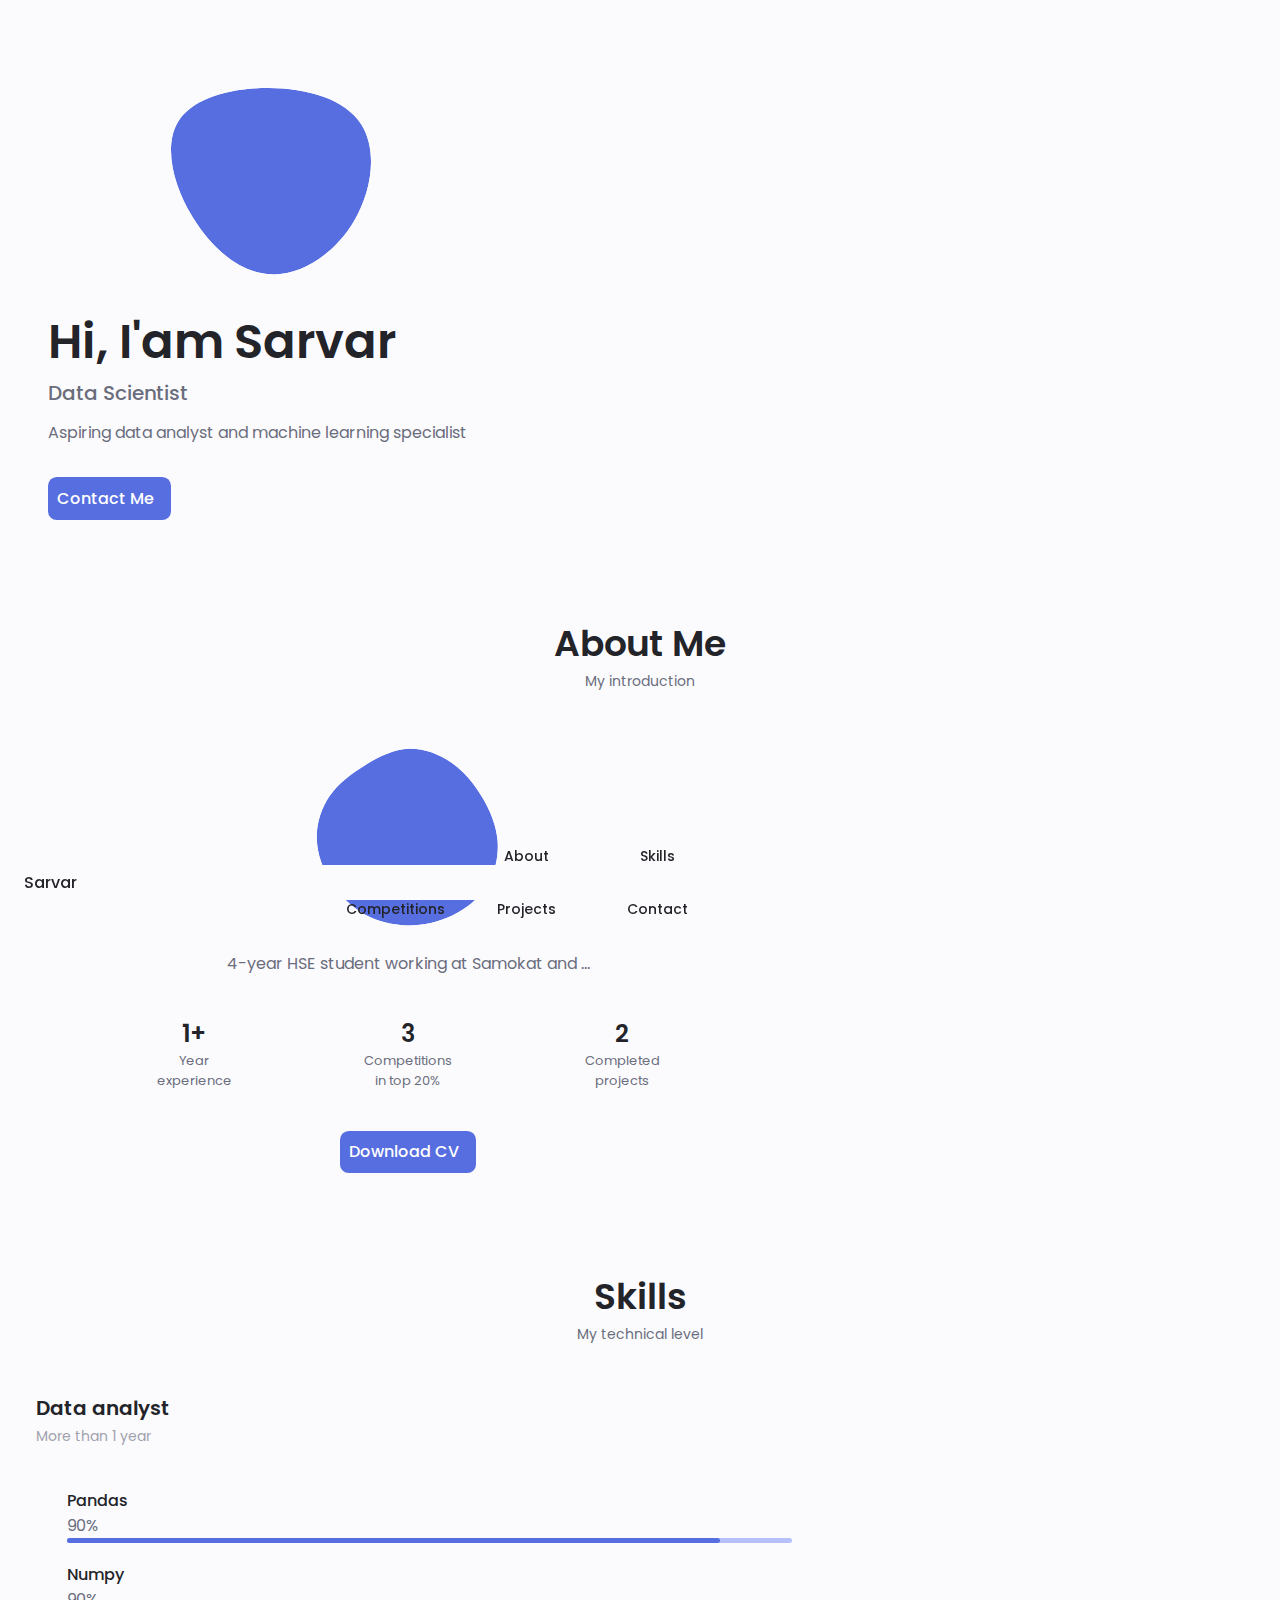
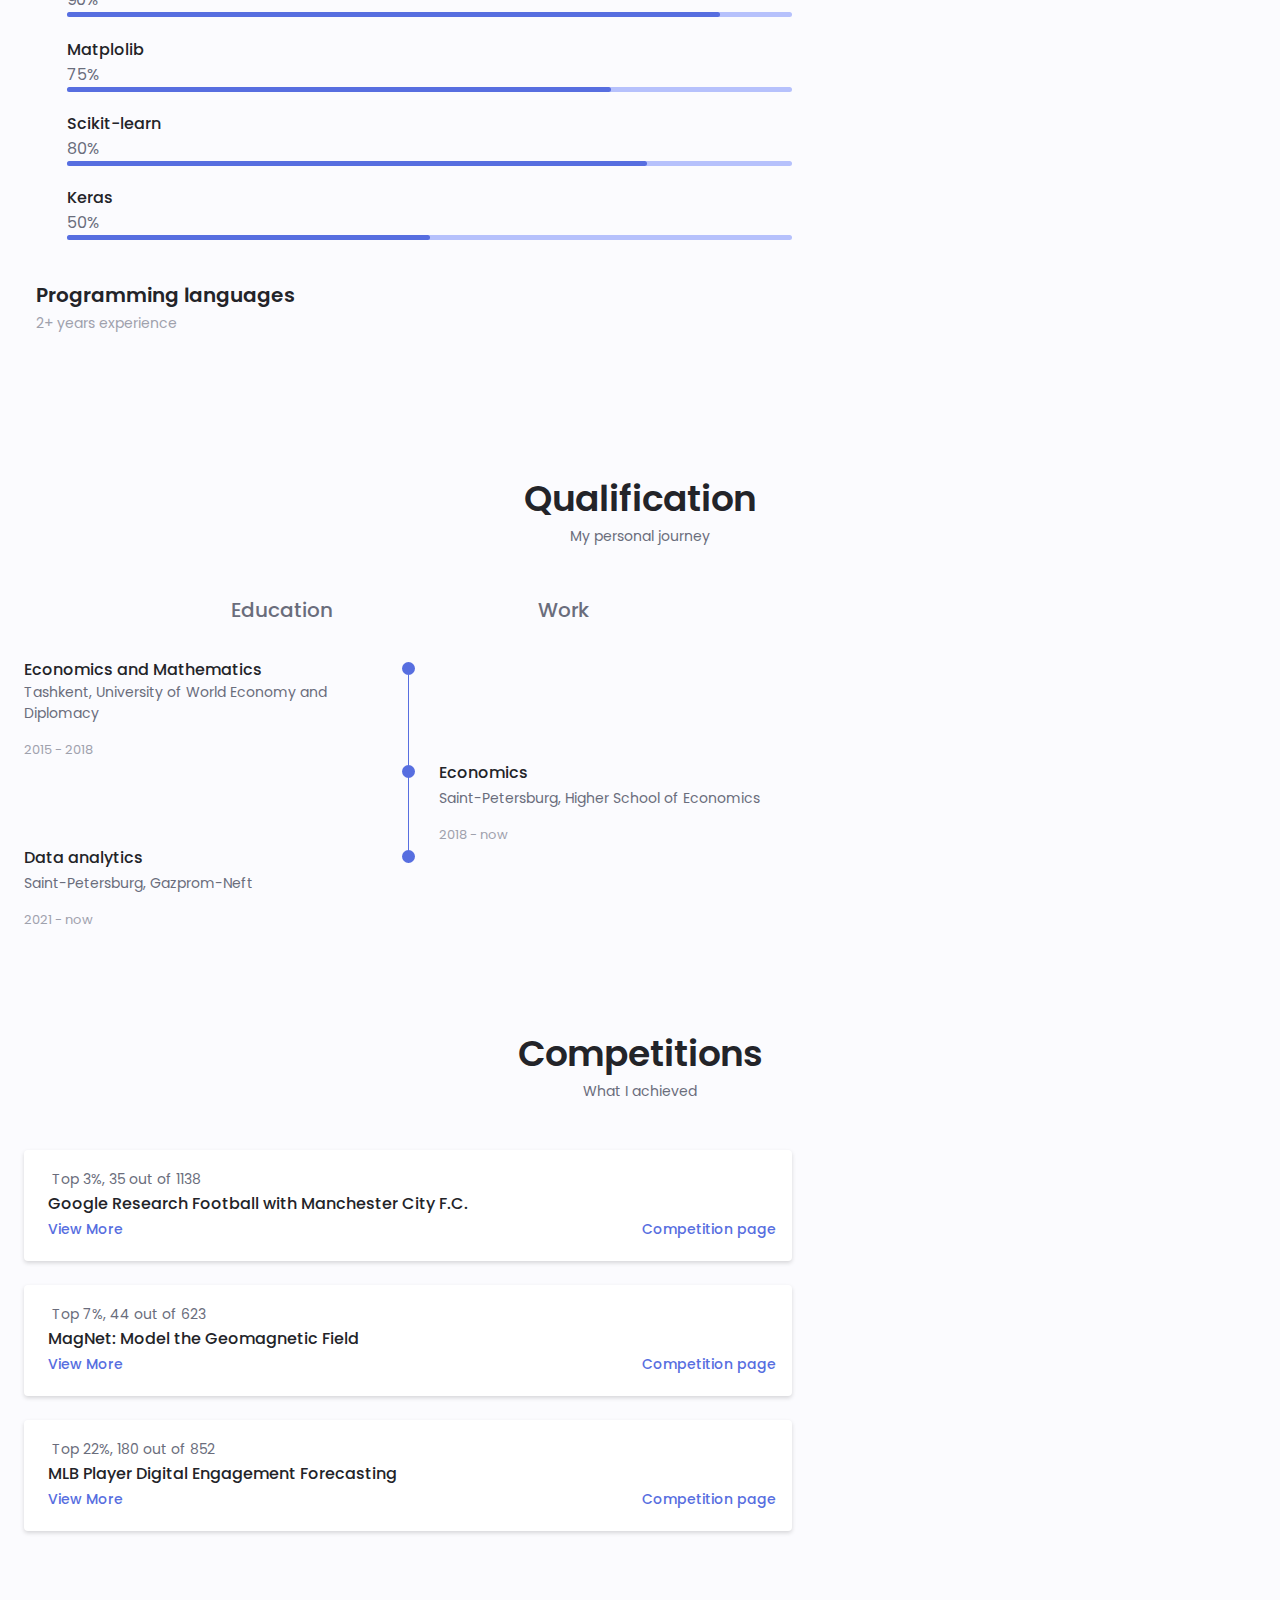
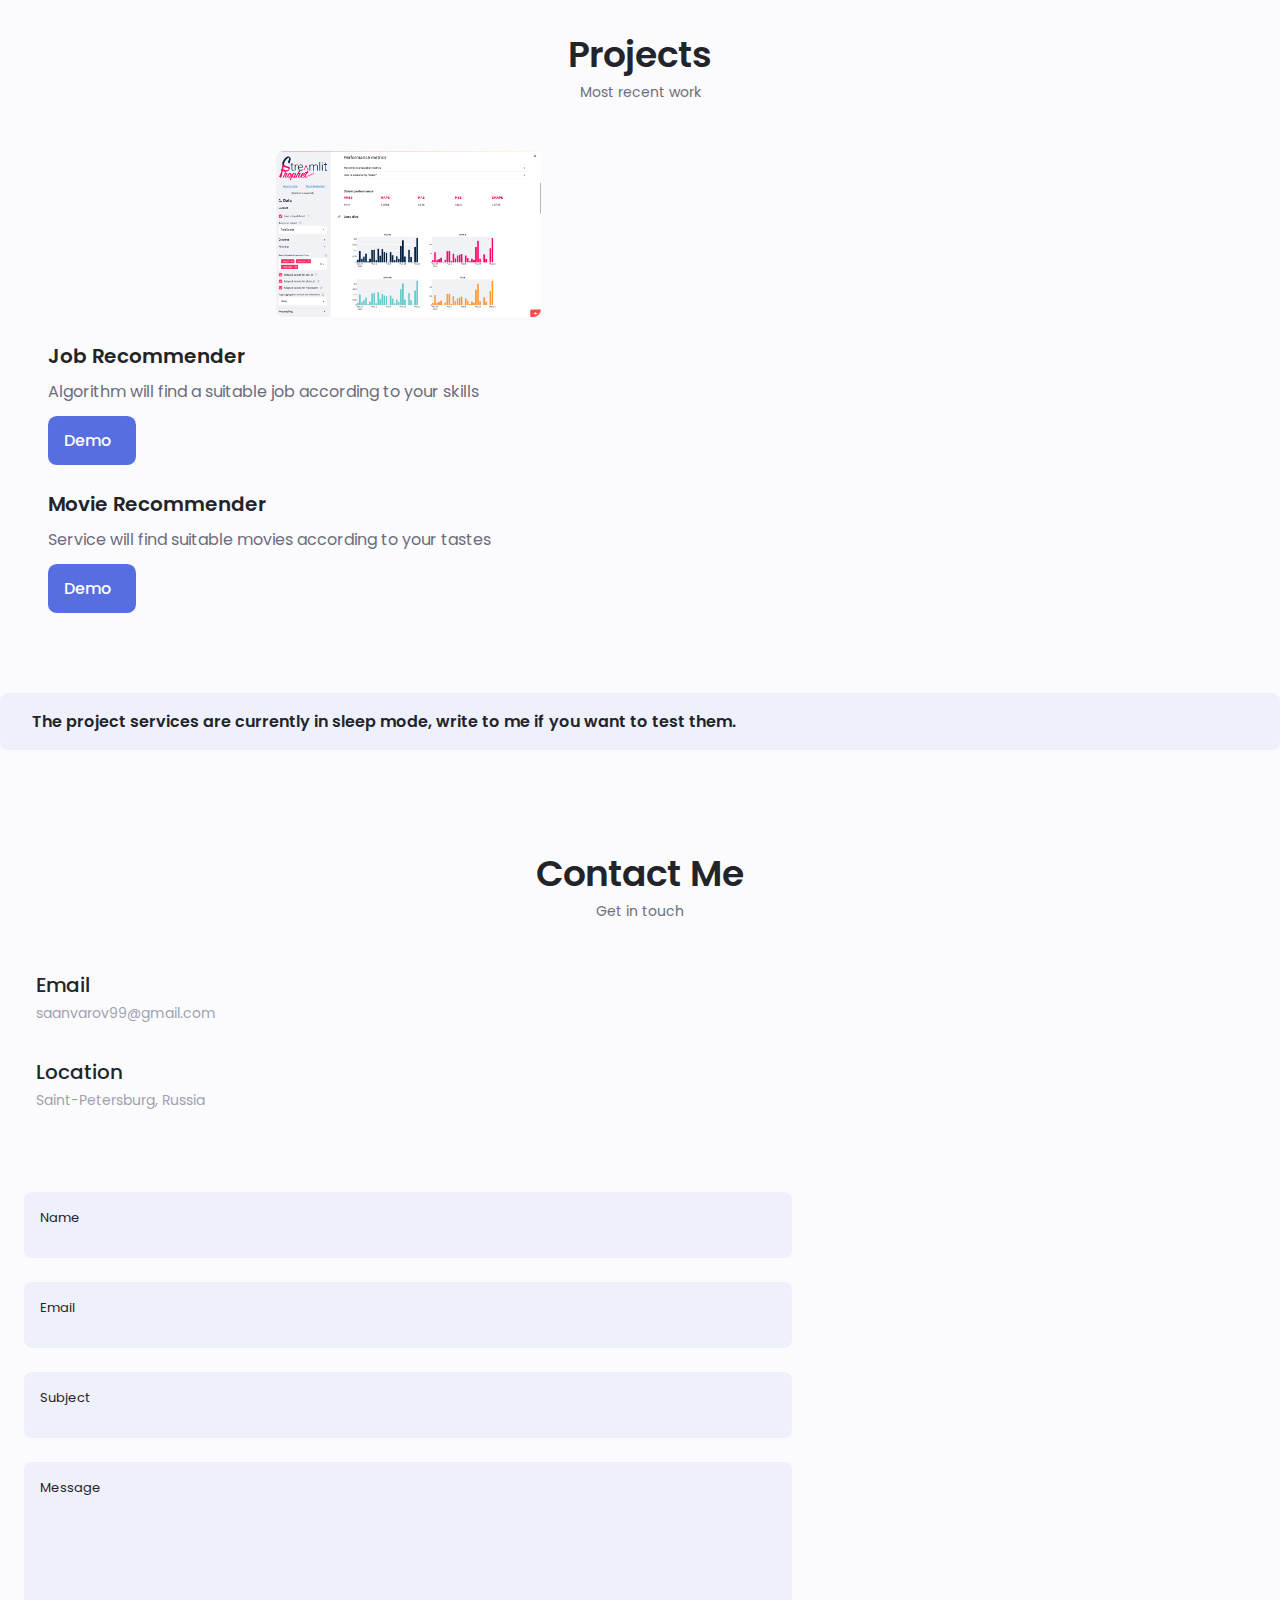
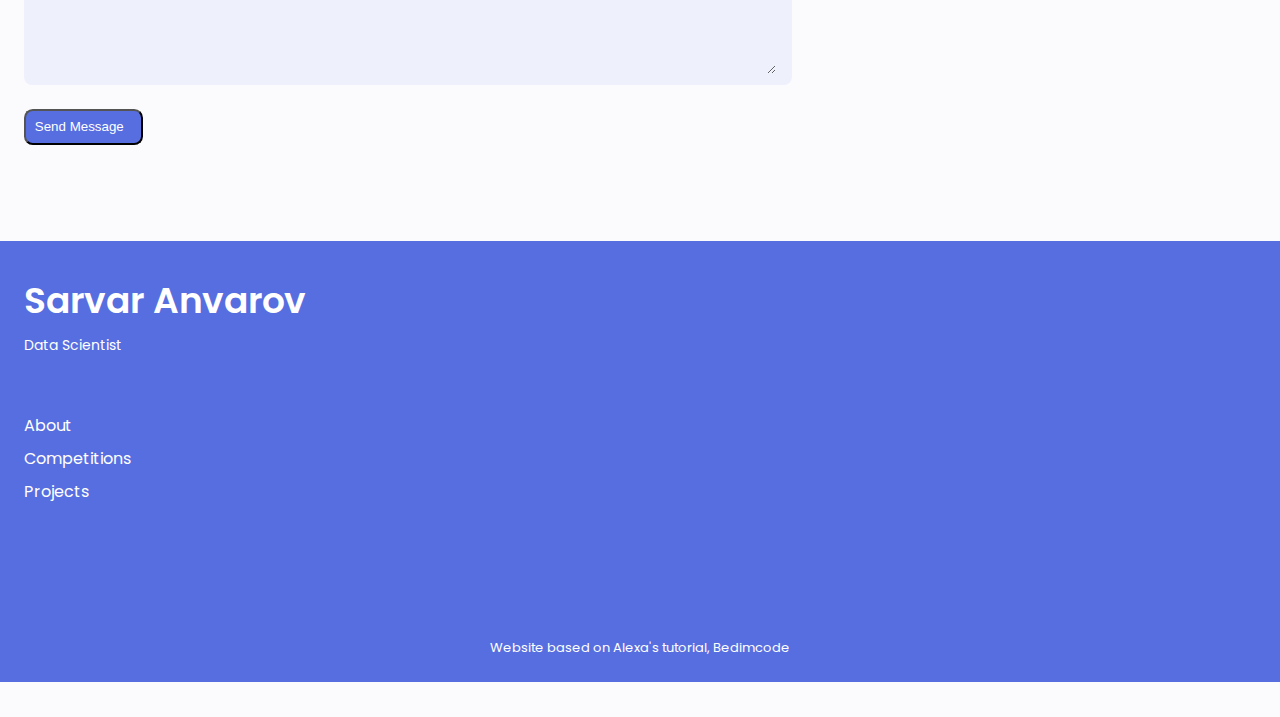
==== index.html @ 3185a267 "Update" ====
<!DOCTYPE html>
    <html lang="en">
    <head>
        <meta charset="UTF-8">
        <meta name="viewport" content="width=device-width, initial-scale=1.0">

        <!--==================== UNICONS ====================-->
        <link rel="stylesheet" href="https://unicons.iconscout.com/release/v4.0.0/css/line.css">

        <!--==================== SWIPER CSS ====================-->
        <link rel="stylesheet" href="assets/css/swiper-bundle.min.css">
        
        <!--==================== CSS ====================-->
        <link rel="stylesheet" href="assets/css/styles.css">

        <title>Responsive Portfolio Website</title>
    </head>
    <body>
        <!--==================== HEADER ====================-->
        <header class="header" id="header">
            <nav class="nav container">
                <a href="#" class="nav__logo">Sarvar</a>

                <div class="nav__menu" id="nav-menu">
                    <ul class="nav__list grid">
                        <li class="nav__item">
                            <a href="#home" class="nav__link active-link">
                                <i class="uil uil-estate nav__icon"></i> Home
                            </a>
                        </li>
                        
                        <li class="nav__item">
                            <a href="#about" class="nav__link">
                                <i class="uil uil-user nav__icon"></i> About
                            </a>
                        </li>
                        
                        <li class="nav__item">
                            <a href="#skills" class="nav__link">
                                <i class="uil uil-file-alt nav__icon"></i> Skills 
                            </a>
                        </li>
                        
                        <li class="nav__item">
                            <a href="#competitions" class="nav__link">
                                <i class="uil uil-trophy nav__icon"></i> Competitions
                            </a>
                        </li>
                        
                        <li class="nav__item">
                            <a href="#projects" class="nav__link">
                                <i class="uil uil-suitcase-alt nav__icon"></i> Projects
                            </a>
                        </li>

                        <li class="nav__item">
                            <a href="#contact" class="nav__link">
                                <i class="uil uil-message nav__icon"></i> Contact
                            </a>
                        </li>
                    </ul>
                    <i class="uil uil-times nav__close" id="nav-close"></i>
                </div>

                <div class="nav__btns">
                    <i class="uil uil-moon change-theme" id="theme-button"></i>

                    <div class="nav__toggle" id="nav-toggle">
                        <i class="uil uil-apps"></i>
                    </div>
                </div>
            </nav>
        </header>

        <!--==================== MAIN ====================-->
        <main class="main">
            <!--==================== HOME ====================-->
            <section class="home section" id="home">
                <div class="home__container container grid">
                    <div class="home__content container grid">
                        <div class="home__social">
                            <a href="https://www.linkedin.com/in/sarvar-anvarov-1b808b193/" target="_blank" class="home__social-icon">
                                <i class="uil uil-linkedin"></i>
                            </a>

                            <a href="https://github.com/Sarvar-Anvarov" target="_blank" class="home__social-icon">
                                <i class="uil uil-github"></i>
                            </a>

                            <a href="https://vk.com/anvsar" target="_blank" class="home__social-icon">
                                <i class="uil uil-vk"></i>
                            </a>
                        </div>

                        <div class="home__img">
                            <svg class="home__blob" viewBox="0 0 200 187" xmlns="http://www.w3.org/2000/svg" xmlns:xlink="http://www.w3.org/1999/xlink">
                                <mask id="mask0" mask-type="alpha">
                                    <path d="M190.312 36.4879C206.582 62.1187 201.309 102.826 182.328 134.186C163.346 165.547 
                                    130.807 187.559 100.226 186.353C69.6454 185.297 41.0228 161.023 21.7403 129.362C2.45775 
                                    97.8511 -7.48481 59.1033 6.67581 34.5279C20.9871 10.1032 59.7028 -0.149132 97.9666 
                                    0.00163737C136.23 0.303176 174.193 10.857 190.312 36.4879Z"/>
                                </mask>
                                <g mask="url(#mask0)">
                                    <path d="M190.312 36.4879C206.582 62.1187 201.309 102.826 182.328 134.186C163.346 
                                    165.547 130.807 187.559 100.226 186.353C69.6454 185.297 41.0228 161.023 21.7403 
                                    129.362C2.45775 97.8511 -7.48481 59.1033 6.67581 34.5279C20.9871 10.1032 59.7028 
                                    -0.149132 97.9666 0.00163737C136.23 0.303176 174.193 10.857 190.312 36.4879Z"/>
                                    <image class="home__blob-img" x='8' y='0' href="assets/img/avatar.png"/>
                                </g>
                            </svg>                            
                        </div>

                        <div class="home__data">
                            <h1 class="home__title">Hi, I'am Sarvar</h1>
                            <h3 class="home__subtitle">Data Scientist</h3>
                            <p class="home__description">Aspiring data analyst and machine learning specialist</p>
                            <a href="#contact" class="button button--flex">
                                Contact Me <i class="uil uil-envelope-alt button__icon"></i>
                            </a>
                        </div>
                    </div>

                    <div class="home__scroll">
                        <a href="#about" class="home__scroll-button button--flex">
                            <!-- <i class="uil uil-mouse-alt home__scroll-mouse"></i> -->
                            <span class="home__scroll-name">Scroll down</span>
                            <i class="uil uil-arrow-down home__scroll-arrow"></i>
                        </a>
                    </div>
                </div>
            </section>

            <!--==================== ABOUT ====================-->
            <section class="about section" id="about">
                <h2 class="section__title">About Me</h2>
                <span class="section__subtitle">My introduction</span>
                
                <div class="about__container container grid">
                    <svg class="about__blob" viewBox="0 0 200 187" xmlns="http://www.w3.org/2000/svg" xmlns:xlink="http://www.w3.org/1999/xlink">
                        <mask id="mask1" mask-type="alpha">
                            <path d="M43.6,-77.2C56.3,-68.2,66.2,-56.1,74.2,-42.7C82.2,-29.3,88.3,-14.7,89.6,0.7C90.8,16.1,87.3,32.2,
                            79.1,45.4C71,58.5,58.2,68.7,44.3,75.4C30.3,82.1,15.2,85.5,0.1,85.4C-15.1,85.2,-30.1,81.7,-43.2,74.5C-56.3,
                            67.3,-67.5,56.3,-76.1,43.3C-84.6,30.3,-90.6,15.1,-91.2,-0.3C-91.8,-15.8,-87,-31.6,-78.2,-44.3C-69.4,-56.9,
                            -56.6,-66.4,-42.9,-74.8C-29.2,-83.2,-14.6,-90.5,0.4,-91.2C15.5,-91.9,30.9,-86.1,43.6,-77.2Z"
                            transform="translate(100 100)"/>
                        </mask>
                        <g mask="url(#mask1)">
                            <path d="M43.6,-77.2C56.3,-68.2,66.2,-56.1,74.2,-42.7C82.2,-29.3,88.3,-14.7,89.6,0.7C90.8,16.1,87.3,32.2,
                            79.1,45.4C71,58.5,58.2,68.7,44.3,75.4C30.3,82.1,15.2,85.5,0.1,85.4C-15.1,85.2,-30.1,81.7,-43.2,74.5C-56.3,
                            67.3,-67.5,56.3,-76.1,43.3C-84.6,30.3,-90.6,15.1,-91.2,-0.3C-91.8,-15.8,-87,-31.6,-78.2,-44.3C-69.4,-56.9,
                            -56.6,-66.4,-42.9,-74.8C-29.2,-83.2,-14.6,-90.5,0.4,-91.2C15.5,-91.9,30.9,-86.1,43.6,-77.2Z"
                            transform="translate(100 100)"/>
                            <image class="about__blob-img" x='16' y='8' href="assets/img/about_me.png"/>
                        </g>
                    </svg> 

                    <div class="about__data">
                        <p class="about__description">4-year HSE student working at Samokat and ...</p>

                        <div class="about__info">
                            <div>
                                <span class="about__info-title">1+</span>
                                <span class="about__info-name">Year <br> experience</span>
                            </div>

                            <div>
                                <span class="about__info-title">3</span>
                                <span class="about__info-name">Competitions <br> in top 20%</span>
                            </div>

                            <div>
                                <span class="about__info-title">2</span>
                                <span class="about__info-name">Completed <br> projects</span>
                            </div>
                        </div>

                        <div class="about__buttons">
                            <a download="" href="assets/pdf/resume_ru.pdf" class="button button-flex">
                                Download CV <i class="uil uil-download-alt button__icon"></i>
                            </a>
                        </div>
                    </div>

                </div>
            </section>

            <!--==================== SKILLS ====================-->
            <section class="skills section" id="skills">
                <h2 class="section__title">Skills</h2>
                <span class="section__subtitle">My technical level</span>

                <div class="skills__container container grid">
                    <div>
                        <!--==================== SKILLS 1 ====================-->
                        <div class="skills__content skills__open">
                            <div class="skills__header">
                                <i class="uil uil-analytics skills__icon"></i>

                                <div>
                                    <h1 class="skills__title">Data analyst</h1>
                                    <span class="skills__subtitle">More than 1 year</span>
                                </div>

                                <i class="uil uil-angle-down skills__arrow"></i>
                            </div>

                            <div class="skills__list grid">
                                <div class="skills__data">
                                    <div class="skills__titles">
                                        <h3 class="skills__name">Pandas</h3>
                                        <span class="skills__number">90%</span>
                                    </div>
                                    <div class="skills__bar">
                                        <span class="skills__percentage skills__pandas"></span>
                                    </div>
                                </div>

                                <div class="skills__data">
                                    <div class="skills__titlse">
                                        <h3 class="skills__name">Numpy</h3>
                                        <span class="skills__number">90%</span>
                                    </div>
                                    <div class="skills__bar">
                                        <span class="skills__percentage skills__numpy"></span>
                                    </div>
                                </div>

                                <div class="skills__data">
                                    <div class="skills__titles">
                                        <h3 class="skills__name">Matplolib</h3>
                                        <span class="skills__number">75%</span>
                                    </div>
                                    <div class="skills__bar">
                                        <span class="skills__percentage skills__matplotlib"></span>
                                    </div>
                                </div>

                                <div class="skills__data">
                                    <div class="skills__titles">
                                        <h3 class="skills__name">Scikit-learn</h3>
                                        <span class="skills__number">80%</span>
                                    </div>
                                    <div class="skills__bar">
                                        <span class="skills__percentage skills__sklearn"></span>
                                    </div>
                                </div>

                                <div class="skills__data">
                                    <div class="skills__titles">
                                        <h3 class="skills__name">Keras</h3>
                                        <span class="skills__number">50%</span>
                                    </div>
                                    <div class="skills__bar">
                                        <span class="skills__percentage skills__keras"></span>
                                    </div>
                                </div>
                            </div>
                        </div>

                        <!--==================== SKILLS 2 ====================-->
                        <div class="skills__content skills__close">
                            <div class="skills__header">
                                <i class="uil uil-java-script skills__icon"></i>

                                <div>
                                    <h1 class="skills__title">Programming languages</h1>
                                    <span class="skills__subtitle">2+ years experience</span>
                                </div>

                                <i class="uil uil-angle-down skills__arrow"></i>
                            </div>

                            <div class="skills__list grid">
                                <div class="skills__data">
                                    <div class="skills__titles">
                                        <h3 class="skills__name">Python</h3>
                                        <span class="skills__number">80%</span>
                                    </div>
                                    <div class="skills__bar">
                                        <span class="skills__percentage skills__python"></span>
                                    </div>
                                </div>

                                <div class="skills__data">
                                    <div class="skills__titles">
                                        <h3 class="skills__name">R</h3>
                                        <span class="skills__number">65%</span>
                                    </div>
                                    <div class="skills__bar">
                                        <span class="skills__percentage skills__r"></span>
                                    </div>
                                </div>

                                <div class="skills__data">
                                    <div class="skills__titles">
                                        <h3 class="skills__name">SQL</h3>
                                        <span class="skills__number">65%</span>
                                    </div>
                                    <div class="skills__bar">
                                        <span class="skills__percentage skills__sql"></span>
                                    </div>
                                </div>
                            </div>
                        </div>
                    </div>
                </div>
            </section>

            <!--==================== QUALIFICATION ====================-->
            <section class="qualification section">
                <h2 class="section__title">Qualification</h2>
                <span class="section__subtitle">My personal journey</span>

                <div class="qualifiction__container container">
                    <div class="qualification__tabs">
                        <div class="qualification__button button--flex qualification__active" data-target='#education'>
                            <i class="uil uil-graduation-cap qualification__icon"></i>
                            Education
                        </div>

                        <div class="qualification__button button--flex" data-target='#work'>
                            <i class="uil uil-briefcase-alt qualification__icon"></i>
                            Work
                        </div>
                    </div>

                    <div class="qualification__sections">
                        <!--==================== QUALIFICATION CONTENT 1 ====================-->
                        <div class="qualification__content qualification__active" data-content id="education">
                            <!--==================== QUALIFICATION 1 ====================-->
                            <div class="qualification__data">
                                <div>
                                    <h3 class="qualification__title">Economics and Mathematics</h3>
                                    <span class="qualification__subtitle">Tashkent, University of World Economy and Diplomacy</span>
                                    <div class="qualification__calendar">
                                        <i class="uil uil-schedule"></i>
                                        2015 - 2018
                                    </div>
                                </div>

                                <div>
                                    <span class="qualification__rounder"></span>
                                    <span class="qualification__line"></span>
                                </div>
                            </div>

                            <!--==================== QUALIFICATION 2 ====================-->
                            <div class="qualification__data">
                                <div></div>

                                <div>
                                    <span class="qualification__rounder"></span>
                                    <span class="qualification__line"></span>
                                </div>

                                <div>
                                    <h3 class="qualification__title">Economics</h3>
                                    <span class="qualification__subtitle">Saint-Petersburg, Higher School of Economics</span>
                                    <div class="qualification__calendar">
                                        <i class="uil uil-schedule"></i>
                                        2018 - now
                                    </div>
                                </div>
                            </div>

                            <!--==================== QUALIFICATION 3 ====================-->
                            <div class="qualification__data">
                                <div>
                                    <h3 class="qualification__title">Data analytics</h3>
                                    <span class="qualification__subtitle">Saint-Petersburg, Gazprom-Neft</span>
                                    <div class="qualification__calendar">
                                        <i class="uil uil-schedule"></i>
                                        2021 - now
                                    </div>
                                </div>

                                <div>
                                    <span class="qualification__rounder"></span>
                                    <!-- <span class="qualification__line"></span> -->
                                </div>
                            </div>
                        </div>

                        <!--==================== QUALIFICATION CONTENT 2 ====================-->
                        <div class="qualification__content" data-content id="work">
                            <!--==================== QUALIFICATION 1 ====================-->
                            <div class="qualification__data">
                                <div>
                                    <h3 class="qualification__title">Data Scientist</h3>
                                    <span class="qualification__subtitle">Samokat, Saint-Petersburg</span>
                                    <div class="qualification__calendar">
                                        <i class="uil uil-schedule"></i>
                                        2021 - now
                                    </div>
                                </div>

                                <div>
                                    <span class="qualification__rounder"></span>
                                    <span class="qualification__line"></span>
                                </div>
                            </div>
                            
                            <!--==================== QUALIFICATION 1 ====================-->
                            <div class="qualification__data">
                                <div></div>

                                <div>
                                    <span class="qualification__rounder"></span>
                                    <!-- <span class="qualification__line"></span> -->
                                </div>

                                <div>
                                    <h3 class="qualification__title">Coming soon...</h3>
                                    <span class="qualification__subtitle"></span>
                                    <div class="qualification__calendar">
                                        <!-- <i class="uil uil-schedule"></i> -->
                                        <!-- 2022 - now -->
                                    </div>
                                </div>                                
                            </div>     
                        </div>
                    </div>
                </div>
            </section>

            <!--==================== COMPETITIONS ====================-->
            <section class="competitions section" id="competitions">
                <h2 class="section__title">Competitions</h2>
                <span class="section__subtitle">What I achieved</span>

                <div class="competitions__container container grid">
                    <!--==================== COMPETITION 1 ====================-->
                    <div class="competitions__content">
                        <div>
                            <i class="uil uil-football competitions__icon"></i>
                            <span class="competitions__subtitle">Top 3%, 35 out of 1138</span>
                            <h3 class="competitions__title">Google Research Football with Manchester City F.C.</h3>
                        </div>

                        <p style="text-align:left;">
                            <span class="button button--flex button--small button--link competitions__button">
                                View More 
                                <i class="uil uil-arrow-right button__icon"></i>
                            </span>
    
                            <span style="float:right;">
                                <a href="https://www.kaggle.com/c/google-football" 
                                    target="_blank" class="button button--flex button--small button--link competitions__button1">
                                    Competition page <i class="uil uil-arrow-right button__icon"></i>
                                </a>
                            </span>
                            
                        </p>

                        <div class="competitions__modal">
                            <div class="competitions__modal-content">
                                <h4 class="competitions__modal-title">Google Research Football with Manchester City F.C.</h4>
                                <i class="uil uil-times competitions__modal-close"></i>

                                <ul class="competitions__modal-competitions grid">
                                    <li class="competitions__modal-competition">
                                        <i class="uil uil-angle-right competitions__model-icon"></i>
                                        <p>Developed a bot playing football</p>
                                    </li>

                                    <li class="competitions__modal-competition">
                                        <i class="uil uil-angle-right competitions__model-icon"></i>
                                        <p>My algorithm could compete against bots based on reinforcement learning</p>
                                    </li>

                                    <li class="competitions__modal-competition">
                                        <i class="uil uil-angle-right competitions__model-icon"></i>
                                        <p>My bot ended up with 60% winning rate</p>
                                    </li>
                                </ul>
                            </div>
                        </div>
                    </div>

                    <!--==================== COMPETITION 2 ====================-->
                    <div class="competitions__content">
                        <div>
                            <i class="uil uil-wind-sun competitions__icon"></i>
                            <span class="competitions__subtitle">Top 7%, 44 out of 623</span>
                            <h3 class="competitions__title">MagNet: Model the Geomagnetic Field</h3>
                        </div>

                        <p style="text-align:left;">
                            <span class="button button--flex button--small button--link competitions__button">
                                View More 
                                <i class="uil uil-arrow-right button__icon"></i>
                            </span>
    
                            <span style="float:right;">
                                <a href="https://www.drivendata.org/competitions/73/noaa-magnetic-forecasting/page/278/" 
                                    target="_blank" class="button button--flex button--small button--link competitions__button1">
                                    Competition page <i class="uil uil-arrow-right button__icon"></i>
                                </a>
                            </span>
                            
                        </p>

                        <div class="competitions__modal">
                            <div class="competitions__modal-content">
                                <h4 class="competitions__modal-title">MagNet: Model the Geomagnetic Field</h4>
                                <i class="uil uil-times competitions__modal-close"></i>

                                <ul class="competitions__modal-competitions grid">
                                    <li class="competitions__modal-competition">
                                        <i class="uil uil-angle-right competitions__model-icon"></i>
                                        <p>Developed a model to predict the severity of a geomagnetic storm using 
                                            real data</p>
                                    </li>

                                    <li class="competitions__modal-competition">
                                        <i class="uil uil-angle-right competitions__model-icon"></i>
                                        <p>My solution is based on LSTM neural network</p>
                                    </li>

                                    <li class="competitions__modal-competition">
                                        <i class="uil uil-angle-right competitions__model-icon"></i>
                                        <p>RMSE of my model is 14.67, which is 44th place.</p>
                                    </li>
                                </ul>
                            </div>
                        </div>
                    </div>

                    <!--==================== COMPETITION 3 ====================-->
                    <div class="competitions__content">
                        <div>
                            <i class="uil uil-baseball-ball competitions__icon"></i>
                            <span class="competitions__subtitle">Top 22%, 180 out of 852</span>
                            <h3 class="competitions__title">MLB Player Digital Engagement Forecasting</h3>
                        </div>

                        <p style="text-align:left;">
                            <span class="button button--flex button--small button--link competitions__button">
                                View More 
                                <i class="uil uil-arrow-right button__icon"></i>
                            </span>
    
                            <span style="float:right;">
                                <a href="https://www.kaggle.com/c/mlb-player-digital-engagement-forecasting" 
                                    target="_blank" class="button button--flex button--small button--link competitions__button1">
                                    Competition page <i class="uil uil-arrow-right button__icon"></i>
                                </a>
                            </span>
                            
                        </p>
                        
                        <div class="competitions__modal">
                            <div class="competitions__modal-content">
                                <h4 class="competitions__modal-title">MLB Player Digital Engagement Forecasting</h4>
                                <i class="uil uil-times competitions__modal-close"></i>

                                <ul class="competitions__modal-competitions grid">
                                    <li class="competitions__modal-competition">
                                        <i class="uil uil-check competitions__model-icon"></i>
                                        <p>Developed a model to predict fans' engagement with MLB players' digital content using 
                                            real data</p>
                                    </li>

                                    <li class="competitions__modal-competition">
                                        <i class="uil uil-check competitions__model-icon"></i>
                                        <p>My solution is based on the gradient boosting algorithm</p>
                                    </li>

                                    <li class="competitions__modal-competition">
                                        <i class="uil uil-check competitions__model-icon"></i>
                                        <p>Processed a large dataset with almost 20 GB of data</p>
                                    </li>
                                </ul>
                            </div>
                        </div>
                    </div>
                </div>
            </section>

            <!--==================== PROJECTS ====================-->
            <section class="projects section" id="projects">
                <h2 class="section__title">Projects</h2>
                <span class="section__subtitle">Most recent work</span>

                <div class="projects__container container swiper-container">
                    <div class="swiper-wrapper">
                        <!--==================== PROJECT 1 ====================-->
                        <div class="projects__content grid swiper-slide">
                            <img src="assets/img/streamlit.png" alt="" class="projects__img">

                            <div class="projects__data">
                                <h3 class="projects__title">Job Recommender</h3>
                                <p class="projects__description">Algorithm will find a suitable job 
                                    according to your skills
                                </p>
                                <a href="#projects" class="button button--flex button--small projects__button">
                                    Demo <i class="uil uil-arrow-right button__icon"></i>
                                </a>
                            </div>
                        </div>

                        <!--==================== PROJECT 2 ====================-->
                        <div class="projects__content grid swiper-slide">
                            <img src="assets/img/movie-details-similar.png" alt="" class="projects__img">

                            <div class="projects__data">
                                <h3 class="projects__title">Movie Recommender</h3>
                                <p class="projects__description">Service will find suitable movies 
                                    according to your tastes
                                </p>
                                <a href="#projects" class="button button--flex button--small projects__button">
                                    Demo <i class="uil uil-arrow-right button__icon"></i>
                                </a>
                            </div>
                        </div>
                    </div>

                    <!-- Add Arrows -->
                    <div class="swiper-button-next">
                        <i class="uil uil-angle-right-b swiper-projects-icon"></i>
                    </div>
                    <div class="swiper-button-prev">
                        <i class="uil uil-angle-left-b swiper-projects-icon"></i>
                    </div>
                    <!-- Add Pagination -->
                    <div class="swiper-pagination"></div>
                </div>

                <div class="ps__form">
                    <div class="ps__bg">
                        <h3 class="ps__message">The project services are currently in sleep mode, 
                            write to me if you want to test them.
                        </h3>
                    </div>
                </div>
            </section>

            <!--==================== CONTACT ME ====================-->
            <section class="contact section" id="contact">
                <h2 class="section__title">Contact Me</h2>
                <span class="section__subtitle">Get in touch</span>

                <div class="contact__container container grid">
                    <div>
                        <div class="contact__information">
                            <i class="uil uil-envelope-alt contact__icon"></i>
                            <div>
                                <h3 class="contact__title">Email</h3>
                                <span class="contact__subtitle">saanvarov99@gmail.com</span>
                            </div>
                        </div>

                        <div class="contact__information">
                            <i class="uil uil-map-marker contact__icon"></i>
                            <div>
                                <h3 class="contact__title">Location</h3>
                                <span class="contact__subtitle">Saint-Petersburg, Russia</span>
                            </div>
                        </div>
                    </div>

                    <form action="https://formsubmit.co/saanvarov99@gmail.com" method="POST" class="contact__form grid">
                        <div class="contact__inputs grid">
                            <div class="contact__content">
                                <label for="" class="contact__label">Name</label>
                                <input type="text" name="Name" class="contact__input" required>
                            </div>

                            <div class="contact__content">
                                <label for="" class="contact__label">Email</label>
                                <input type="email" name="Email" class="contact__input" required>
                            </div>
                        </div>

                        <div class="contact__content">
                            <label for="" class="contact__label">Subject</label>
                            <input type="text" name="Subject" class="contact__input" required>
                        </div>

                        <div class="contact__content">
                            <label for="" class="contact__label">Message</label>
                            <textarea name="Message" id="" cols="0" rows="7" class="contact__input" required></textarea>
                        </div>

                        <div>
                            <button type="submit" class="button button--flex">
                                Send Message
                                <i class="uil uil-message button__icon"></i>
                            </button>
                        </div>
                    </form>
                </div>
            </section>
        </main>

        <!--==================== FOOTER ====================-->
        <footer class="footer">
            <div class="footer__bg">
                <div class="footer__container container grid">
                    <div>
                        <h1 class="footer__title">Sarvar Anvarov</h1>
                        <span class="footer__subtitle">Data Scientist</span>
                    </div>

                    <ul class="footer__links">
                        <li>
                            <a href="#about" class="footer__link">About</a>
                        </li>

                        <li>
                            <a href="#competitions" class="footer__link">Competitions</a>
                        </li>

                        <li>
                            <a href="#projects" class="footer__link">Projects</a>
                        </li>
                    </ul>

                    <div class="footer__socials">
                        <a href="https://t.me/Sarvar_Anvarov" target="_blank" class="footer__social">
                            <i class="uil uil-telegram-alt"></i>
                        </a>

                        <a href="https://vk.com/anvsar" target="_blank" class="footer__social">
                            <i class="uil uil-vk-alt"></i>
                        </a>

                        <a href="https://www.instagram.com/anvarov_sarvar/" target="_blank" class="footer__social">
                            <i class="uil uil-instagram"></i>
                        </a>
                    </div>
                </div>

                <p class="footer__copy">Website based on Alexa's tutorial, Bedimcode</p>
            </div>           
        </footer>
        
        <!--==================== SCROLL TOP ====================-->
        <a href="#" class="scrollup" id="scroll-up">
            <i class="uil uil-arrow-up scrollup__icon"></i>
        </a>

        <!--==================== SWIPER JS ====================-->
        <script src="assets/js/swiper-bundle.min.js"></script>

        <!--==================== MAIN JS ====================-->
        <script src="assets/js/main.js"></script>
    </body>
</html>
---- assets/css/styles.css ----
/*==================== GOOGLE FONTS ====================*/
@import url('https://fonts.googleapis.com/css2?family=Poppins:ital,wght@0,500;0,600;1,400&display=swap');

/*==================== VARIABLES CSS ====================*/
:root {
    --header-height: 35px;

    /*========== Colors ==========*/
    /* Change favorite color */
    --hue-color: 230; /*Purple 250 - Green 142 - Blue 230 - Pink 340*/

    /* HSL color mode */
    --first-color: hsl(var(--hue-color), 69%, 61%);
    --first-color-second: hsl(var(--hue-color), 69%, 61%);
    --first-color-alt: hsl(var(--hue-color), 57%, 53%);
    --first-color-lighter: hsl(var(--hue-color), 92%, 85%);
    --title-color: hsl(var(--hue-color), 8%, 15%);
    --text-color: hsl(var(--hue-color), 8%, 45%);
    --text-color-light: hsl(var(--hue-color), 8%, 65%);
    --input-color: hsl(var(--hue-color), 70%, 96%);
    --body-color: hsl(var(--hue-color), 60%, 99%);
    --container-color: #FFF;

    /*========== Font and typography ==========*/
    --body-font: 'Poppins', sans-serif;

    /* .5rem = 8px, 1rem = 16px, 1.5rem = 24px ... */
    --big-font-size: 2rem;
    --h1-font-size: 1.5rem;
    --h2-font-size: 1.25rem;
    --h3-font-size: 1.125rem;
    --normal-font-size: .938rem;
    --small-font-size: .813rem;
    --smaller-font-size: .75rem;

    /*========== Font weight ==========*/
    --font-medium: 500;
    --font-semi-bold: 600;

    /*========== Margenes Bottom ==========*/
    /* .25rem = 4px, .5rem = 8px, .75rem = 12px ... */
    --mb-0-25: .25rem;
    --mb-0-5: .5rem;
    --mb-0-75: .75rem;
    --mb-1: 1rem;
    --mb-1-5: 1.5rem;
    --mb-2: 2rem;
    --mb-2-5: 2.5rem;
    --mb-3: 3rem;

    /*========== z index ==========*/
    --z-tooltip: 10;
    --z-fixed: 100;
    --z-modal: 1000;
}

/* Font size for large devices */
@media screen and (min-width: 968px) {
    :root {
        --big-font-size: 3rem;
        --h1-font-size: 2.25rem;
        --h2-font-size: 1.5rem;
        --h3-font-size: 1.25rem;
        --normal-font-size: 1rem;
        --small-font-size: .875rem;
        --smaller-font-size: .813rem;
    }
}

/*========== Variables Dark theme ==========*/
body.dark-theme{
    /* HSL color mode */
    --first-color-second: hsl(var(--hue-color), 30%, 8%);
    --title-color: hsl(var(--hue-color), 8%, 95%);
    --text-color: hsl(var(--hue-color), 8%, 75%);
    --input-color: hsl(var(--hue-color), 29%, 16%);
    --body-color: hsl(var(--hue-color), 28%, 12%);
    --container-color: hsl(var(--hue-color), 29%, 16%);
}

/*========== Button Dark/Light ==========*/
.nav__btns{
    display: flex;
    align-items: center;
}

.change-theme{
    font-size: 1.25rem;
    color: var(--title-color);
    margin-right: var(--mb-1);
    cursor: pointer;
}

.change-theme:hover{
    color: var(--first-color);
}

/*==================== BASE ====================*/
*{
    box-sizing: border-box;
    padding: 0;
    margin: 0;
}

html{
    scroll-behavior: smooth;
}

body{
    margin: 0 0 var(--header-height) 0;
    font-family: var(--body-font);
    font-size: var(--normal-font-size);
    background-color: var(--body-color);
    color: var(--text-color);
}

h1,h2,h3,h4{
    color: var(--title-color);
    font-weight: var(--font-semi-bold);
}

ul{
    list-style: none;
}

a{
    text-decoration: none;
}

img{
    max-width: 100%;
    height: auto;
}


/*==================== REUSABLE CSS CLASSES ====================*/
.section{
    padding: 2rem 0 4rem;
}

.section__title{
    font-size: var(--h1-font-size);
}

.section__subtitle{
    display: block;
    font-size: var(--small-font-size);
    margin-bottom: var(--mb-3);
}

.section__title,
.section__subtitle{
    text-align: center;
}

/*==================== LAYOUT ====================*/
.container{
    max-width: 768px;
    margin-left: var(--mb-1-5);
    margin-right: var(--mb-1-5);
}

.grid{
    display: grid;
    gap: 1.5rem;
}

.header{
    width: 100%;
    position: fixed;
    bottom: 0;
    left: 0;
    z-index: var(--z-fixed);
    background-color: var(--body-color);
}

/*==================== NAV ====================*/
.nav{
    max-width: 968px;
    height: var(--header-height);
    display: flex;
    justify-content: space-between;
    align-items: center;
}

.nav__logo,
.nav__toggle{
    color: var(--title-color);
    font-weight: var(--font-medium);
}

.nav__logo:hover{
    color: var(--first-color);
}

.nav__toggle{
    font-size: 1.1rem;
    cursor: pointer;
}

.nav__toggle:hover{
    color: var(--first-color);
}
 
@media screen and (max-width: 767px){
    .nav__menu{
        position: fixed;
        bottom: -100%;
        left: 0;
        width: 100%;
        background-color: var(--body-color);
        padding: 2rem 1.5rem 4rem;
        box-shadow: 0 -1px 4px rgba(0, 0, 0, 0.15);
        border-radius: 1.5rem 1.5rem 0 0;
        transition: .3s;
    }
} 

.nav__list{
    grid-template-columns: repeat(3 ,1fr);
    gap: 2rem;
}

.nav__link{
    display: flex;
    flex-direction: column;
    align-items: center;
    font-size: var(--small-font-size);
    color: var(--title-color);
    font-weight: var(--font-medium);
}

.nav__link:hover{
    color: var(--first-color);

}

.nav__icon{
    font-size: 1.2rem;
}

.nav__close{
    position: absolute;
    right: 1.3rem;
    bottom: .15rem;
    font-size: 1.5rem;
    cursor: pointer;
    color: var(--first-color);
}

.nav__close:hover{
    color: var(--first-color)
}

/* show menu */
.show-menu{
    bottom: 0;
}

/* Active link */
.active-link{
    color: var(--first-color);
}

/* Change background header */
.scroll-header{
    box-shadow: 0 -1px 4px rgba(0, 0, 0, 0.15);
}

/*==================== HOME ====================*/
.home__container{
    gap: 1rem;
}

.home__content{
    grid-template-columns: .5fr 3fr;
    padding-top: 3.5rem;
    align-items: center;
}

.home__social{
    display: grid;
    grid-template-columns: max-content;
    row-gap: 1rem;
}

.home__social-icon{
    font-size: 1.25rem;
    color: var(--first-color);
}

.home__social-icon:hover{
    color: var(--first-color-alt);
}

.home__blob{
    width: 200px;
    fill: var(--first-color);
}

.home__blob-img{
    width: 190px;
}

.home__data{
    grid-column: 1/3;
}

.home__title{
    font-size: var(--big-font-size);
}

.home__subtitle{
    font-size: var(--h3-font-size);
    color: var(--text-color);
    font-weight: var(--font-medium);
    margin-bottom: var(--mb-0-75);
}

.home__description{
    margin-bottom: var(--mb-2);
}

.home__scroll{
    display: none;
}

.home__scroll-button{
    color: var(--first-color);
    transition: .3s;
}

.home__scroll-button:hover{
    transform: translateY(.25rem);
}

.home__scroll-name{
    font-size: var(--small-font-size);
    color: var(--title-color);
    font-weight: var(--font-medium);
    margin-right: var(--mb-0-25);
}

.home__scroll-arrow{
    font-size: 1.25rem;
}
/*==================== BUTTONS ====================*/
.button{
    display: inline-block;
    background-color: var(--first-color);
    color: #FFF;
    padding: .55rem;
    border-radius: .55rem;
    font-weight: var(--font-medium);
}

.button:hover{
    background-color: var(--first-color-alt);
}

.button__icon{
    font-size: 1rem;
    margin-left: var(--mb-0-5);
    transition: .3s;
}

.button--flex{
    display: inline-flex;
    align-items: center;
}

.button--small{
    padding: .75rem 1rem;
}

.button--link{
    padding: 0;
    background-color: transparent;
    color: var(--first-color);
}

.button--link:hover{
    background-color: transparent;
    color: var(--first-color-alt);
}

.send__button{
    columns: #FFF;
}
/*==================== ABOUT ====================*/
.about__blob{
    width: 200px;
    fill: var(--first-color);
    display: block;
    margin-left: auto;
    margin-right: auto;
}

.about__blob-img{
    width: 170px;
}

.about__description{
    text-align: center;
    margin-bottom: var(--mb-2-5);
}

.about__info{
    display: flex;
    justify-content: space-evenly;
    margin-bottom: var(--mb-2-5);
}

.about__info-title{
    font-size: var(--h2-font-size);
    font-weight: var(--font-semi-bold);
    color: var(--title-color);
}

.about__info-name{
    font-size: var(--smaller-font-size);
}

.about__info-title,
.about__info-name{
    display: block;
    text-align: center;
}

.about__buttons{
    display: flex;
    justify-content: center;
}


/*==================== SKILLS ====================*/
.skills__container{
    row-gap: 0;
}

.skills__header{
    display: flex;
    align-items: center;
    margin-bottom: var(--mb-2-5);
    cursor: pointer;
}

.skills__icon,
.skills__arrow{
    font-size: 2rem;
    color: var(--first-color);
}

.skills__icon{
    margin-right: var(--mb-0-75);
}

.skills__title{
    font-size: var(--h3-font-size);
}

.skills__subtitle{
    font-size: var(--small-font-size);
    color: var(--text-color-light);
}

.skills__arrow{
    margin-left: auto;
    transition: .3s;
}

.skills__list{
    row-gap: 1.2rem;
    padding-left: 2.7rem;
}

.skills_titles{
    display: flex;
    justify-content: space-between;
    margin-bottom: var(--mb-0-5);
}

.skills__name{
    font-size: var(--normal-font-size);
    font-weight: var(--font-medium);
}

.skills__bar,
.skills__percentage{
    height: 5px;
    border-radius: .25rem;
}

.skills__bar{
    background-color: var(--first-color-lighter);
}

.skills__percentage{
    display: block;
    background-color: var(--first-color);
}

.skills__pandas{
    width: 90%;
}

.skills__numpy{
    width: 90%;
}

.skills__matplotlib{
    width: 75%;
}

.skills__sklearn{
    width: 80%;
}

.skills__keras{
    width: 50%;
}

.skills__python{
    width: 80%;
}

.skills__r{
    width: 65%;
}

.skills__sql{
    width: 65%;
}

.skills__close .skills__list{
    height: 0;
    overflow: hidden;
}

.skills__open .skills__list{
    height: max-content;
    margin-bottom: var(--mb-2-5);
}

.skills__open .skills__arrow{
    transform: rotate(-180deg);
}

/*==================== QUALIFICATION ====================*/
.qualification__tabs{
    display: flex;
    justify-content: space-evenly;
    margin-bottom: var(--mb-2);
}

.qualification__button{
    font-size: var(--h3-font-size);
    font-weight: var(--font-medium);
    cursor: pointer;
}

.qualification__button:hover{
    color: var(--first-color);
}

.qualification__icon{
    font-size: 1.5rem;
    margin-right: var(--mb-0-25);
}

.qualification__data{
    display: grid;
    grid-template-columns: 1fr max-content 1fr;
    column-gap: 1.5rem;
}

.qualification__title{
    font-size: var(--normal-font-size);
    font-weight: var(--font-medium);
}

.qualification__subtitle{
    display: inline-block;
    font-size: var(--small-font-size);
    margin-bottom: var(--mb-1);
}

.qualification__calendar{
    font-size: var(--smaller-font-size);
    color: var(--text-color-light);
}

.qualification__rounder{
    display: inline-block;
    width: 13px;
    height: 13px;
    background-color: var(--first-color);
    border-radius: 50%;
}

.qualification__line{
    display: block;
    width: 1px;
    height: 100%;
    background-color: var(--first-color);
    transform: translate(6px, -7px);
}

.qualification [data-content]{
    display: none;
}

.qualification__active[data-content]{
    display: block;
}


/*==================== COMPETITIONS ====================*/
.competitions__container{
    gap: 1.5rem;
    grid-template-columns: repeat(1, 1fr);
}

.competitions__content{
    position: relative;
    background-color: var(--container-color);
    padding: 1rem .5rem 1.25rem 1.5rem;
    border-radius: 0.25rem;
    box-shadow: 0 2px 4px rgba(0, 0, 0, 0.15);
    transition: .3s;
}

.competitions__content:hover{
    box-shadow: 0 4px 8px rgba(0, 0, 0, 0.15);
}

.competitions__icon{
    /* display: block; */
    font-size: 1rem;
    color: var(--first-color);
    margin-right: var(--mb-0-25);
}

.competitions__title{
    font-size: var(--normal-font-size);
    /* margin-bottom: var(--mb-1); */
    font-weight: var(--font-medium);
}

.competitions__subtitle{
    font-size: var(--small-font-size);
    /* margin-bottom: var(--mb-1); */
    /* font-weight: var(--font-medium); */
}

.competitions__button,
.competitions__button1{
    cursor: pointer;
    font-size: var(--small-font-size);
}

.competitions__button:hover .button__icon{
    transform: translateX(.25rem);
}

.competitions__button1:hover .button__icon{
    transform: translateX(.25rem);
}

.competitions__modal{
    position: fixed;
    top: 0;
    right: 0;
    left: 0;
    bottom: 0;
    background-color: rgba(0, 0, 0, 0.5);
    display: flex;
    align-items: center;
    justify-content: center;
    padding: 0 1rem;
    z-index: var(--z-modal);
    opacity: 0;
    visibility: hidden;
    transition: .3s;
}

.competitions__modal-content{
    position: relative;
    background-color: var(--container-color);
    padding: 1.5rem;
    border-radius: .5rem;
}

.competitions__modal-competitions{
    row-gap: 1.5rem;
}

.competitions__modal-competition{
    display: flex;
}

.competitions__modal-title{
    font-size: var(--h3-font-size);
    font-weight: var(--font-medium);
    margin-bottom: var(--mb-1-5);
}

.competitions__modal-close{
    position: absolute;
    top: 1rem;
    right: 1rem;
    font-size: 1rem;
    color: var(--first-color);
    cursor: pointer;
}

.competitions__modal-icon{
    columns: var(--first-color);
    margin-right: var(--mb-0-5);
}


/* Active Modal */
.active-modal{
    opacity: 1;
    visibility: visible;
}

/*==================== PROJECTS ====================*/
.projects__container{
    overflow: initial;
}

.projects__content{
    padding: 0 1.5rem;
}

.projects__img{
    width: 265px;
    border-radius: .5rem;
    justify-content: center;
}

.projects__title{
    font-size: var(--h3-font-size);
    margin-bottom: var(--mb-0-5);
}

.projects__description{
    margin-bottom: var(--mb-0-75);
}

.projects__img{
    display: block;
    margin-left: auto;
    margin-right: auto;
}

.projects__button:hover .button__icon{
    transform: translateX(.25rem);
}

.swiper-button-prev:after,
.swiper-button-next:after{
    content: '';
}

.swiper-projects-icon{
    font-size: 2rem;
    color: var(--first-color);
}

.swiper-button-prev{
    left: -.5rem;
}

.swiper-button-next{
    right: -.5rem;
}

.swiper-container-horizontal > .swiper-pagination-bullets{
    bottom: -2.5rem;
}

.swiper-pagination-bullet-active{
    background-color: var(--first-color);
}

.swiper-button-prev,
.swiper-button-next,
.swiper-pagination-bullet{
    outline: none; 
}

/*==================== CONTACT ME ====================*/
.contact__container{
    row-gap: 3rem;
}

.contact__information{
    display: flex;
    margin-bottom: var(--mb-2);
}

.contact__icon{
    font-size: 2rem;
    color: var(--first-color);
    margin-right: var(--mb-0-75);
}

.contact__title{
    font-size: var(--h3-font-size);
    font-weight: var(--font-medium);
}

.contact__subtitle{
    font-size: var(--small-font-size);
    color: var(--text-color-light);
}

.contact__content{
    background-color: var(--input-color);
    border-radius: 0.5rem;
    padding: .75rem 1rem .25rem;
}

.contact__label{
    font-size: var(--smaller-font-size);
    color: var(--title-color);
}

.contact__input{
    width: 100%;
    background-color: var(--input-color);
    color: var(--text-color);
    font-family: var(--body-font);
    font-size: var(--normal-font-size);
    border: none;
    outline: none;
    padding: .25rem, .5rem, .5rem, 0;
}

.ps__bg{
    margin-top: 5rem;
    background-color: var(--input-color);
    border-radius: 0.5rem;
    padding: 1rem 1rem 1rem 2rem;
}

.ps__message{
    font-size: var(--font-medium);
}

/*==================== FOOTER ====================*/
.footer{
    padding-top: 2rem;
}

.footer__container{
    row-gap: 3.5rem;
}

.footer__bg{
    background-color: var(--first-color-second);
    padding: 2rem 0 1.5rem;
}

.footer__title{
    font-size: var(--h1-font-size);
    margin-bottom: var(--mb-0-25);
}

.footer__subtitle{
    font-size: var(--small-font-size);
}

.footer__links{
    display: flex;
    flex-direction: column;
    row-gap: .5rem;
}

.footer__link:hover{
    color: var(--first-color-lighter);
}

.footer__social{
    font-size: 1.25rem;
    margin-right: var(--mb-1-5);
}

.footer__social:hover{
    color: var(--first-color-lighter);
}

.footer__title,
.footer__subtitle,
.footer__social,
.footer__link,
.footer__copy{
    color: #FFF;
}

.footer__copy{
    font-size: var(--smaller-font-size);
    text-align: center;
    /* color: var(--text-color-light); */
    margin-top: var(--mb-3);
}

/*========== SCROLL UP ==========*/
.scrollup{
    position: fixed;
    right: 1rem;
    bottom: -20%;
    background-color: var(--first-color);
    opacity: .8;
    padding: 0 .3rem;
    border-radius: .4rem;
    z-index: var(--z-tooltip);
    transition: .4s;
}

.scrollup:hover{
    background-color: var(--first-color-alt);
}

.scrollup__icon{
    font-size: 1.5rem;
    color: #FFF;
}

/* Show scroll */
.show-scroll{
    bottom: 5rem;
}

/*========== SCROLL BAR ==========*/


/*==================== MEDIA QUERIES ====================*/
/* For small devices */


/* For medium devices */


/* For large devices */
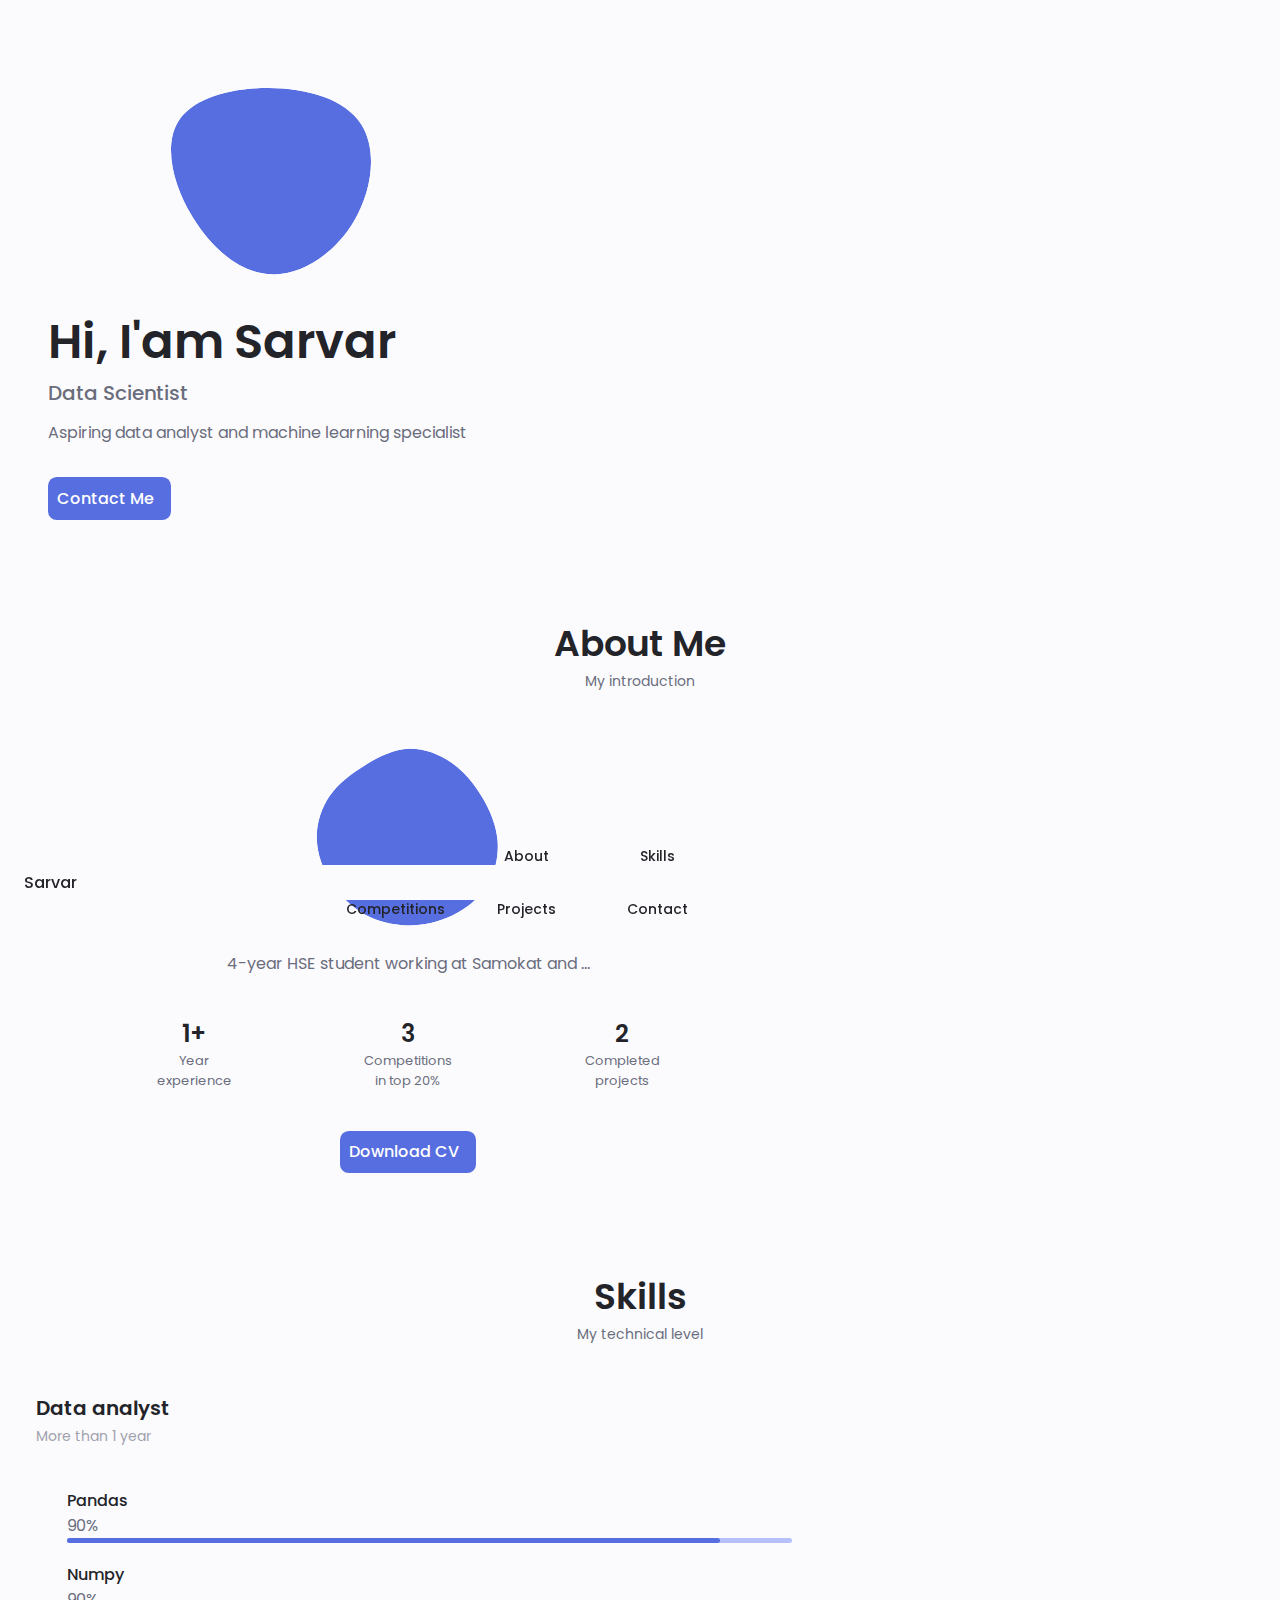
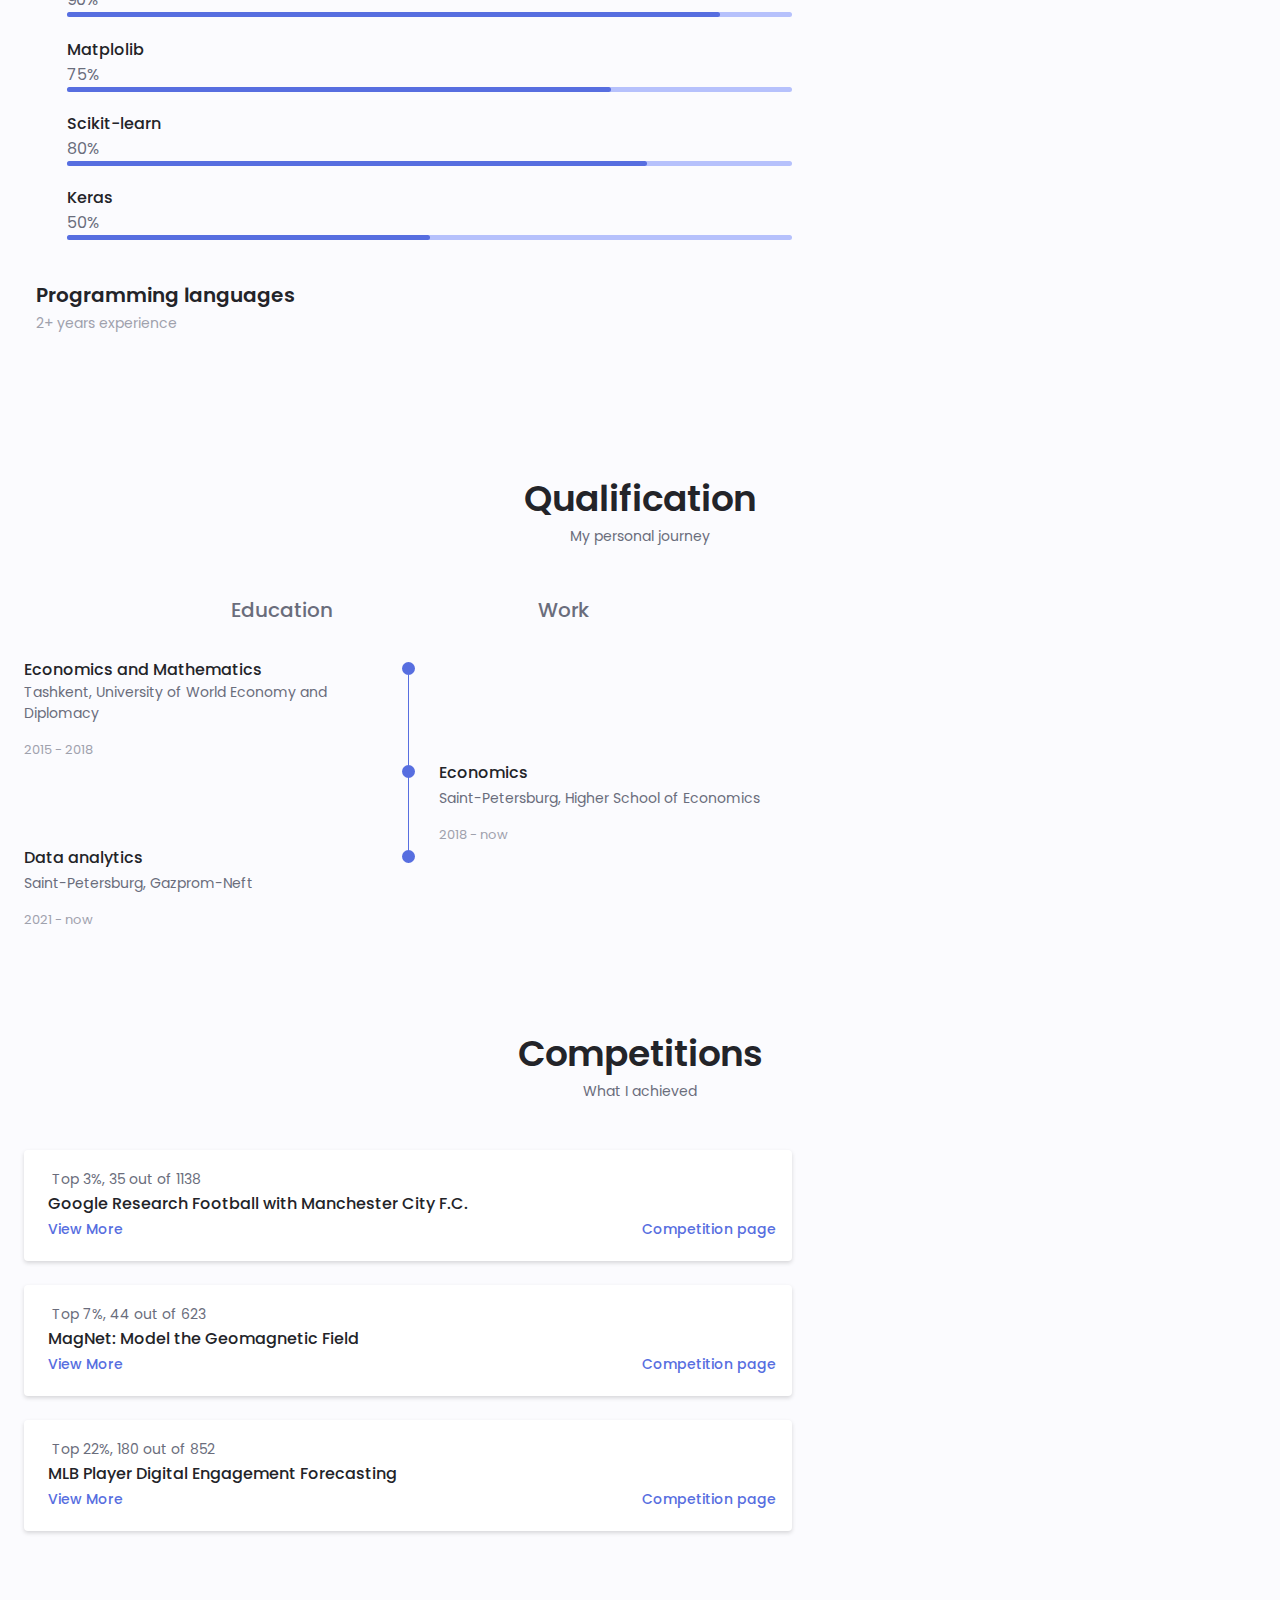
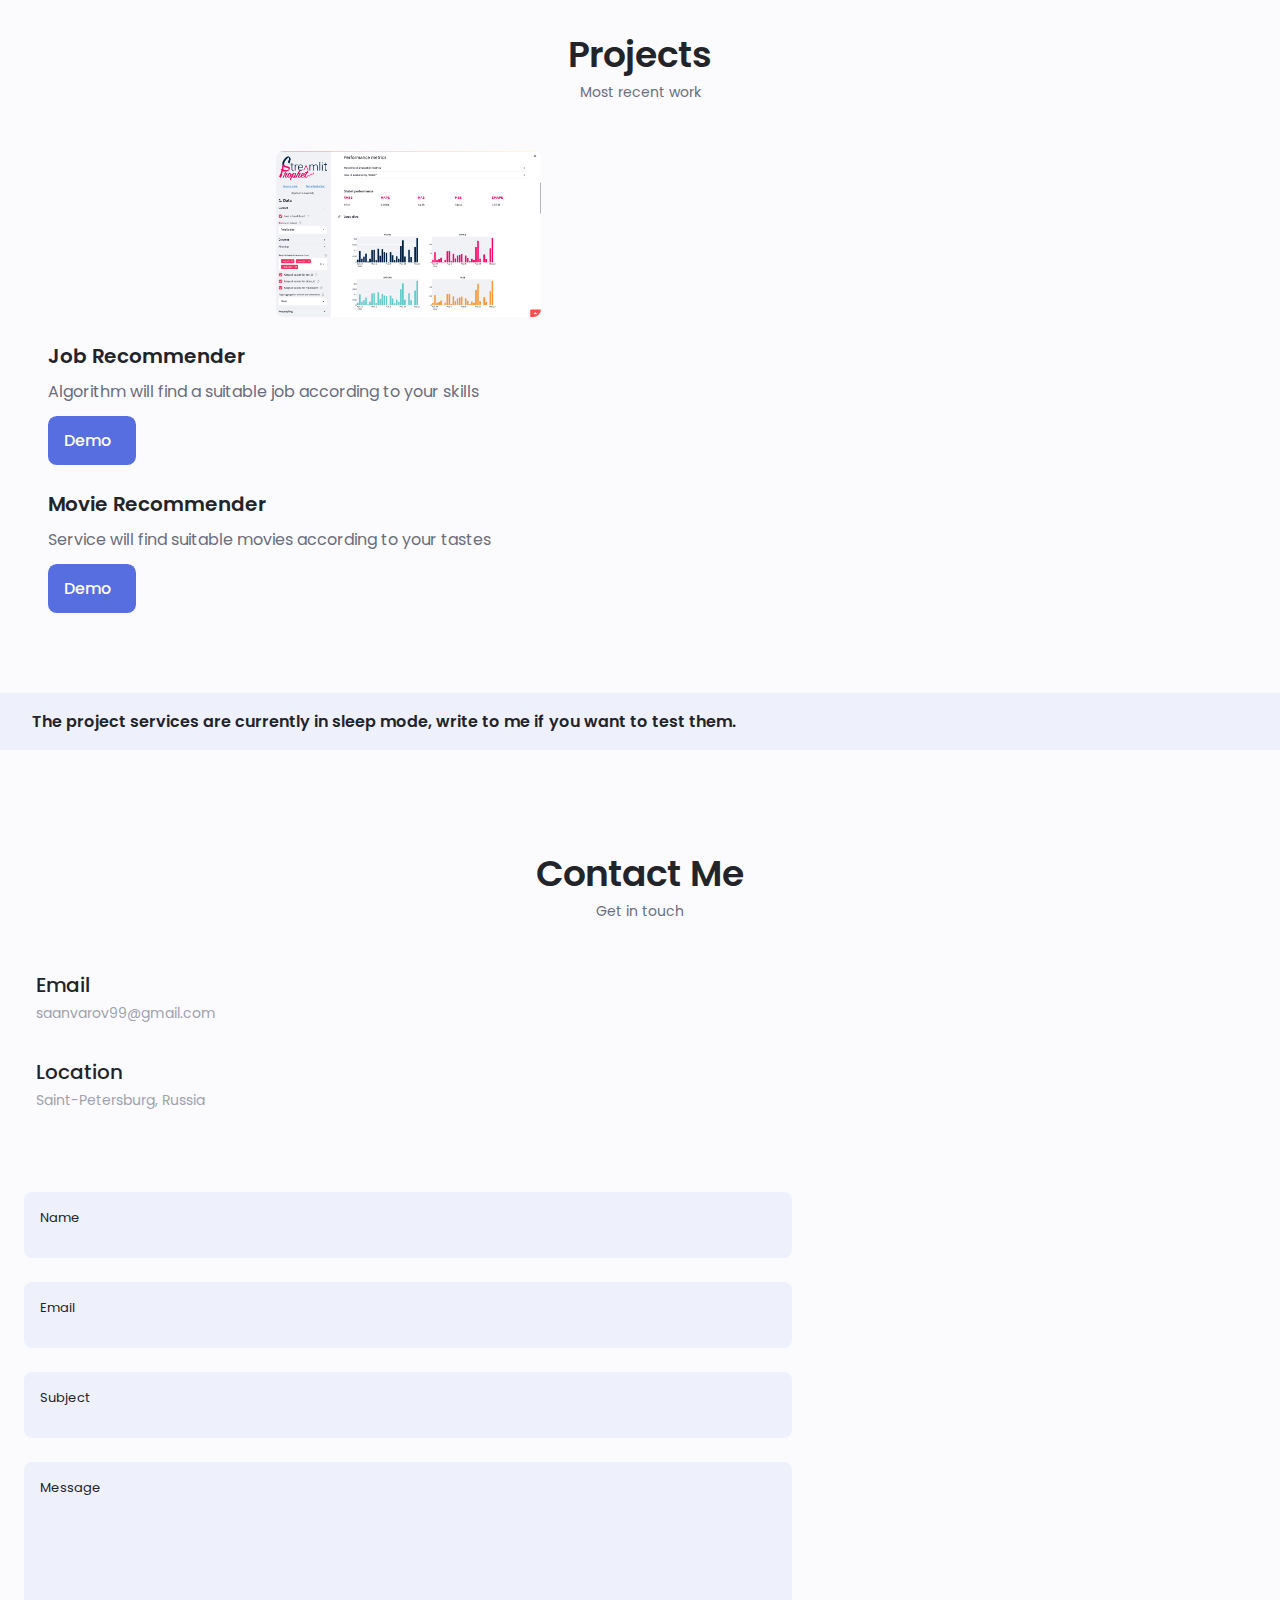
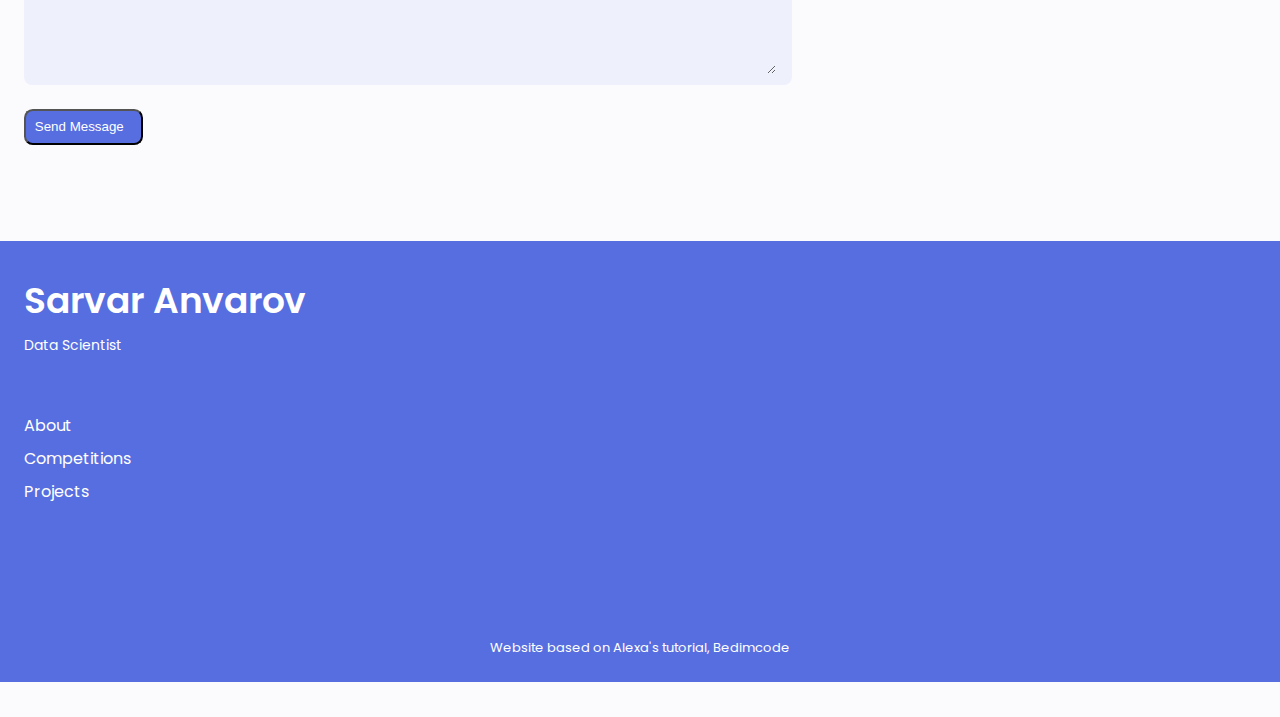
==== commit 7e80cda4: "Update index.html" ====
--- a/index.html
+++ b/index.html
@@ -661,6 +661,7 @@
 
                     <form action="https://formsubmit.co/saanvarov99@gmail.com" method="POST" class="contact__form grid">
                         <div class="contact__inputs grid">
+                            <input type="hidden" name="_captcha" value="false">
                             <div class="contact__content">
                                 <label for="" class="contact__label">Name</label>
                                 <input type="text" name="Name" class="contact__input" required>
--- a/assets/css/styles.css
+++ b/assets/css/styles.css
@@ -843,7 +843,6 @@
 .ps__bg{
     margin-top: 5rem;
     background-color: var(--input-color);
-    border-radius: 0.5rem;
     padding: 1rem 1rem 1rem 2rem;
 }
 
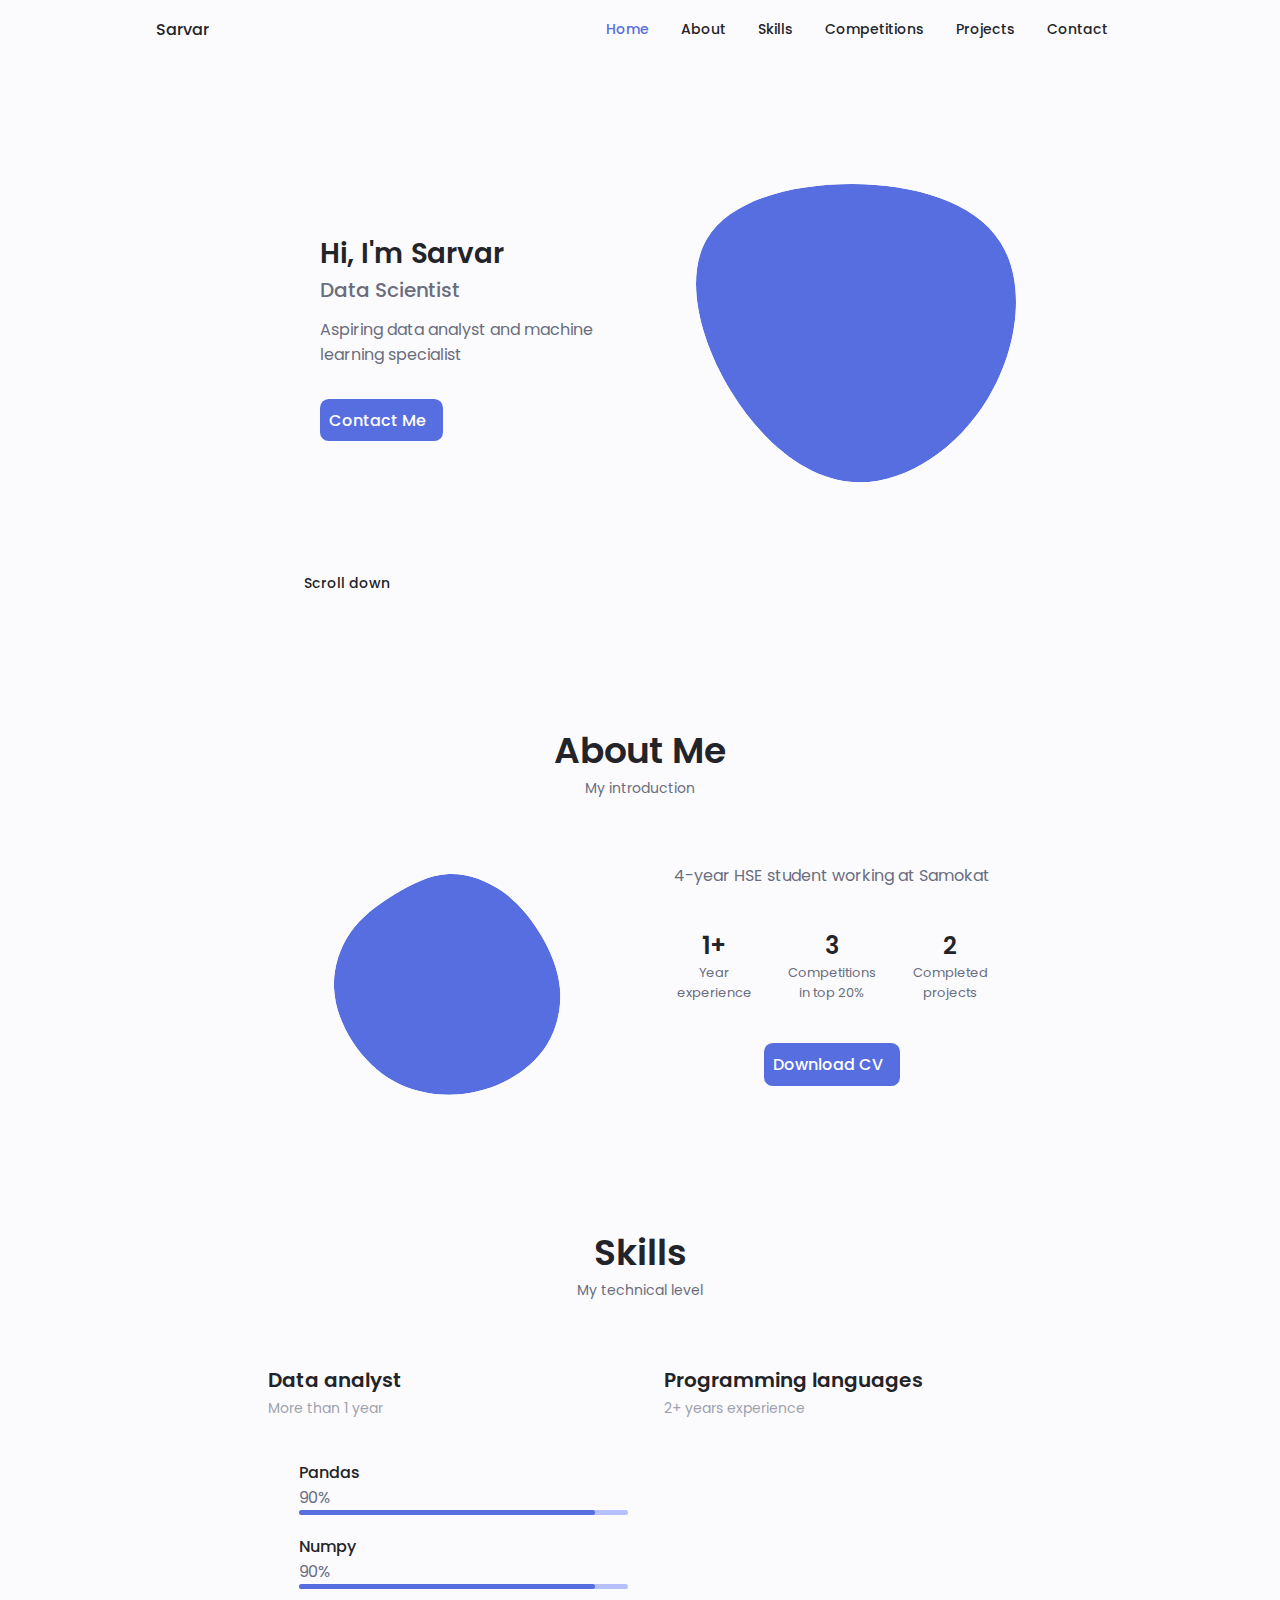
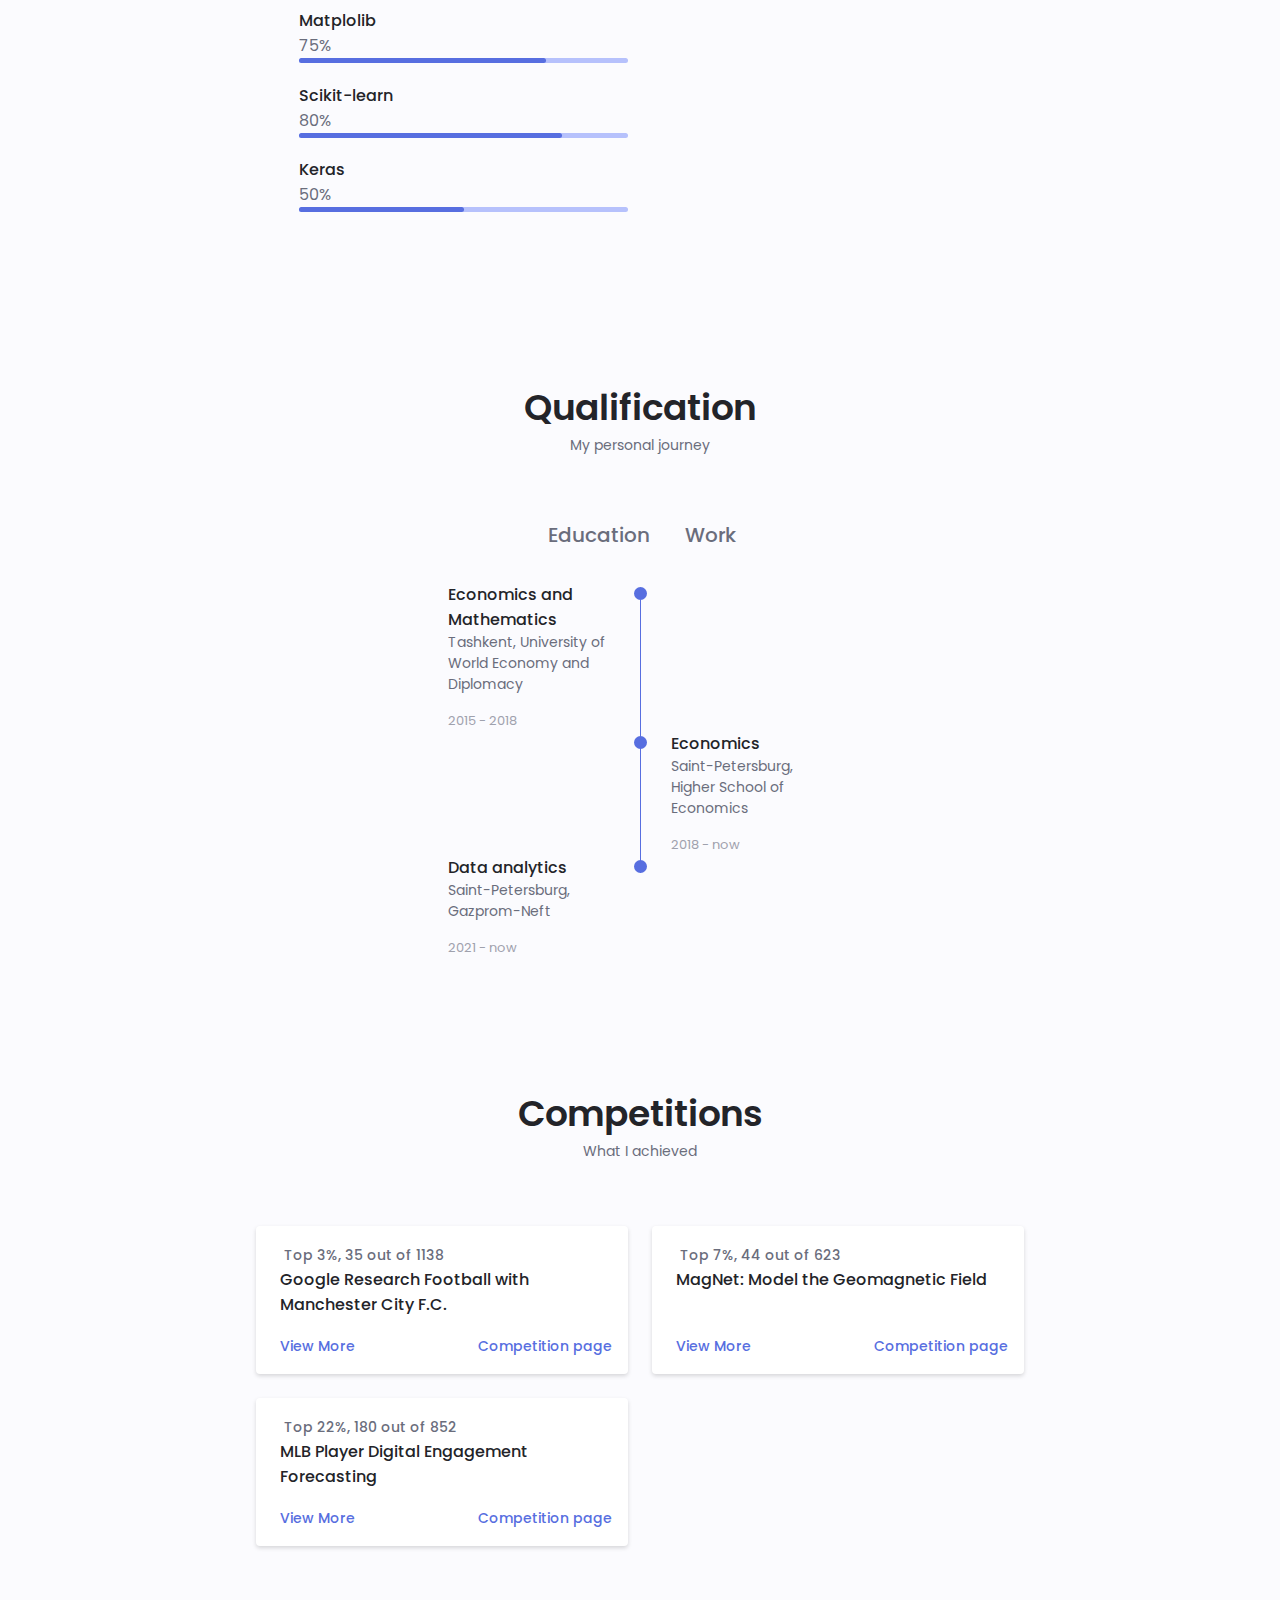
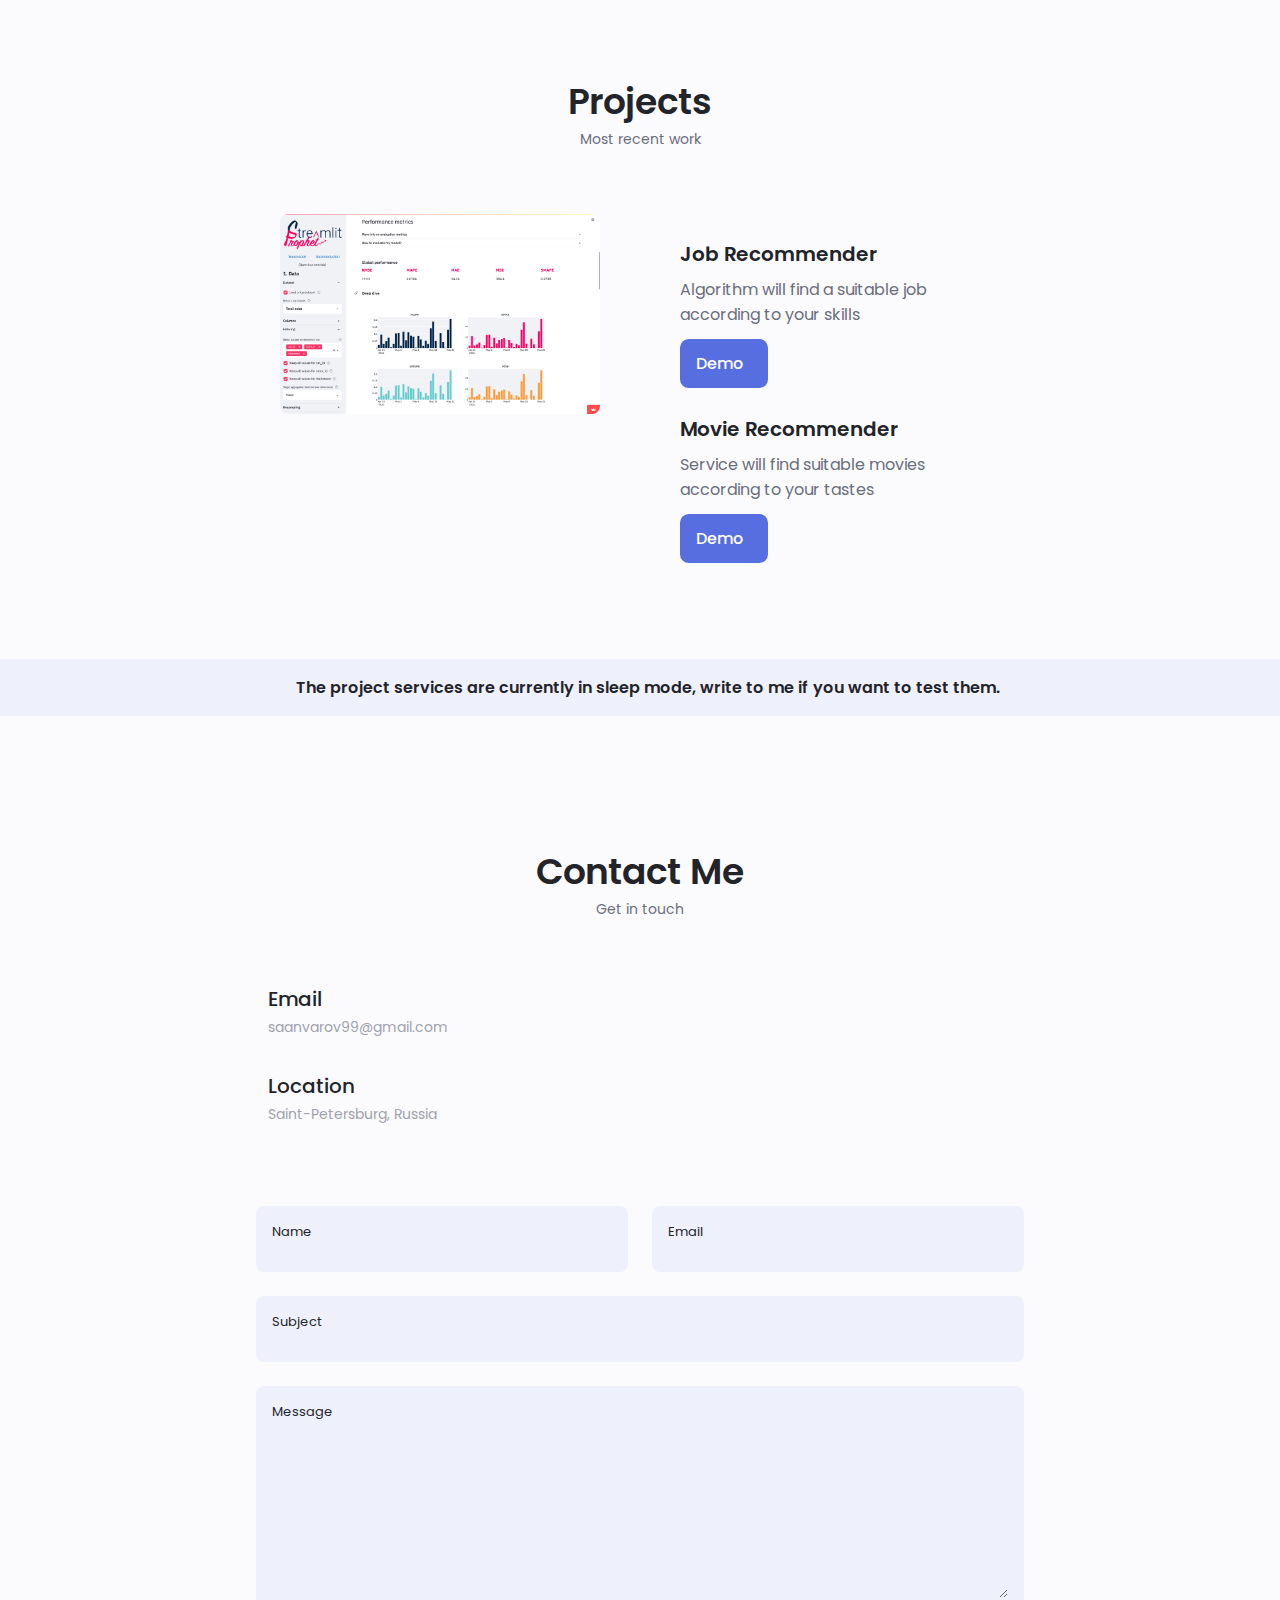
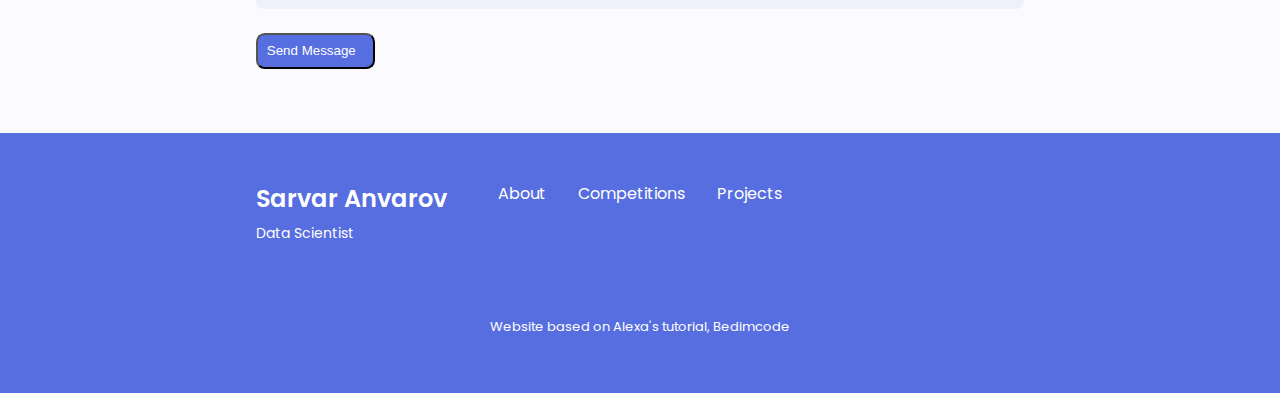
==== commit 7d507a50: "Commit" ====
--- a/index.html
+++ b/index.html
@@ -1,5 +1,18 @@
 <!DOCTYPE html>
     <html lang="en">
+    
+    <!-- Google Analytics -->
+    <script>
+        (function(i,s,o,g,r,a,m){i['GoogleAnalyticsObject']=r;i[r]=i[r]||function(){
+        (i[r].q=i[r].q||[]).push(arguments)},i[r].l=1*new Date();a=s.createElement(o),
+        m=s.getElementsByTagName(o)[0];a.async=1;a.src=g;m.parentNode.insertBefore(a,m)
+        })(window,document,'script','https://www.google-analytics.com/analytics.js','ga');
+        
+        ga('create', 'G-5ZXMKY5PWY', 'auto');
+        ga('send', 'pageview');
+    </script>
+    <!-- End Google Analytics -->
+    
     <head>
         <meta charset="UTF-8">
         <meta name="viewport" content="width=device-width, initial-scale=1.0">
@@ -111,7 +124,7 @@
                         </div>
 
                         <div class="home__data">
-                            <h1 class="home__title">Hi, I'am Sarvar</h1>
+                            <h1 class="home__title">Hi, I'm Sarvar</h1>
                             <h3 class="home__subtitle">Data Scientist</h3>
                             <p class="home__description">Aspiring data analyst and machine learning specialist</p>
                             <a href="#contact" class="button button--flex">
@@ -155,7 +168,8 @@
                     </svg> 
 
                     <div class="about__data">
-                        <p class="about__description">4-year HSE student working at Samokat and ...</p>
+                        <p class="about__description">4-year HSE student working at Samokat
+                        </p>
 
                         <div class="about__info">
                             <div>
@@ -190,7 +204,7 @@
                 <span class="section__subtitle">My technical level</span>
 
                 <div class="skills__container container grid">
-                    <div>
+                    <!-- <div> -->
                         <!--==================== SKILLS 1 ====================-->
                         <div class="skills__content skills__open">
                             <div class="skills__header">
@@ -302,7 +316,7 @@
                                 </div>
                             </div>
                         </div>
-                    </div>
+                    <!-- </div> -->
                 </div>
             </section>
 
@@ -439,8 +453,7 @@
 
                         <p style="text-align:left;">
                             <span class="button button--flex button--small button--link competitions__button">
-                                View More 
-                                <i class="uil uil-arrow-right button__icon"></i>
+                                View More<i class="uil uil-arrow-right button__icon"></i>
                             </span>
     
                             <span style="float:right;">
@@ -482,7 +495,10 @@
                         <div>
                             <i class="uil uil-wind-sun competitions__icon"></i>
                             <span class="competitions__subtitle">Top 7%, 44 out of 623</span>
-                            <h3 class="competitions__title">MagNet: Model the Geomagnetic Field</h3>
+                            <h3 class="competitions__title">MagNet: Model the Geomagnetic Field
+                                &nbsp;&nbsp;&nbsp;&nbsp;&nbsp;&nbsp;&nbsp;&nbsp;&nbsp;&nbsp;&nbsp;&nbsp;&nbsp;&nbsp;&nbsp;
+                                &nbsp;&nbsp;&nbsp;&nbsp;&nbsp;
+                            </h3>
                         </div>
 
                         <p style="text-align:left;">
--- a/assets/css/styles.css
+++ b/assets/css/styles.css
@@ -20,6 +20,8 @@
     --input-color: hsl(var(--hue-color), 70%, 96%);
     --body-color: hsl(var(--hue-color), 60%, 99%);
     --container-color: #FFF;
+    --scroll-bar-color: hsl(var(--hue-color), 12%, 90%);
+    --scroll-thumb-color: hsl(var(--hue-color), 12%, 80%);
 
     /*========== Font and typography ==========*/
     --body-font: 'Poppins', sans-serif;
@@ -76,6 +78,8 @@
     --input-color: hsl(var(--hue-color), 29%, 16%);
     --body-color: hsl(var(--hue-color), 28%, 12%);
     --container-color: hsl(var(--hue-color), 29%, 16%);
+    --scroll-bar-color: hsl(var(--hue-color), 12%, 48%);
+    --scroll-thumb-color: hsl(var(--hue-color), 12%, 36%);
 }
 
 /*========== Button Dark/Light ==========*/
@@ -643,14 +647,14 @@
 
 .competitions__title{
     font-size: var(--normal-font-size);
-    /* margin-bottom: var(--mb-1); */
+    margin-bottom: var(--mb-1);
     font-weight: var(--font-medium);
 }
 
 .competitions__subtitle{
     font-size: var(--small-font-size);
-    /* margin-bottom: var(--mb-1); */
-    /* font-weight: var(--font-medium); */
+    margin-bottom: var(--mb-1);
+    font-weight: var(--font-medium);
 }
 
 .competitions__button,
@@ -847,6 +851,7 @@
 }
 
 .ps__message{
+    text-align: center;
     font-size: var(--font-medium);
 }
 
@@ -935,13 +940,251 @@
 }
 
 /*========== SCROLL BAR ==========*/
-
+::-webkit-scrollbar{
+    width: .6rem;
+    background-color: var(--scroll-bar-color);
+    border-radius: .5rem;
+}
+
+::-webkit-scrollbar-thumb{
+    background-color: var(--scroll-thumb-color);
+    border-radius: .5rem;
+}
+
+::-webkit-scrollbar-thumb:hover{
+    background-color: var(--text-color-light);
+}
 
 /*==================== MEDIA QUERIES ====================*/
-/* For small devices */
-
+@media screen and (max-width: 350px){
+    .container{
+        margin-left: var(--mb-1);
+        margin-right: var(--mb-1);
+    }
+
+    .nav__menu{
+        padding: 2rem .25rem 4rem;
+    }
+    .nav__list{
+        column-gap: 0;
+    }
+
+    .home__content{
+        grid-template-columns: .25fr 3fr;
+    }
+    .home__blob{
+        width: 180px;
+    }
+
+    .skills__title{
+        font-size: var(--normal-font-size);
+    }
+
+    .qualification__data{
+        gap: .5rem;
+    }
+    
+    .competitions__modal{
+        padding: 0 .5rem;
+    }
+
+    .projects__img{
+        width: 200px;
+    }
+}
 
 /* For medium devices */
-
-
-/* For large devices */+@media screen and (min-width: 568px){
+    .home__content{
+        grid-template-columns: max-content 1fr 1fr;
+    }
+    .home__data{
+        grid-column: initial;
+    }
+    .home__img{
+        order: 1;
+        justify-self: center;
+    }
+    .home__title{
+        font-size: 1.73rem;
+    }
+
+    .about__container,
+    .competitions__content,
+    .projects__content,
+    .footer__container{
+        grid-template-columns: repeat(2, 1fr);
+    }
+
+    .skills__container{
+        grid-template-columns: repeat(2, 1fr);
+    }
+
+    .qualification__sections{
+        display: grid;
+        grid-template-columns: .6fr;
+        justify-content: center;
+    }
+
+    .competitions__container{
+        grid-template-columns: repeat(2, 1fr);
+        justify-content: center;
+    }
+    .competitions__content{
+        padding: 1rem .5rem 1rem 1.5rem;
+    }
+    .competitions__modal-content{
+        width: 500px;
+    }
+}
+
+@media screen and (min-width: 767px) {
+    .container{
+        margin-left: auto;
+        margin-right: auto;
+    }
+
+    body{
+        margin: 0;
+    }
+
+    .section{
+        padding: 6rem 0 2rem;
+    }
+    .section__subtitle{
+        margin-bottom: 4rem;
+    }
+
+    .header{
+        top: 0;
+        bottom: initial;
+    }
+    .header,
+    .main,
+    .footer__container{
+        padding: 0 1rem;
+    }
+
+    .nav{
+        height: calc(var(--header-height) + 1.5rem);
+        column-gap: 1rem;
+    }
+    .nav__icon,
+    .nav__close,
+    .nav__toggle{
+        display: none;
+    }
+    .nav__list{
+        display: flex;
+        column-gap: 2rem;
+    }
+    .nav__menu{
+        margin-left: auto;
+    }
+
+    .change-theme{
+        margin: 0;
+    }
+
+    .home__container{
+        row-gap: 5rem;
+    }
+    .home__content{
+        padding-top: 5.5rem;
+        padding-left: 2rem;
+        column-gap: 2rem;
+    }
+    .home__blob{
+        width: 270px;
+    }
+    .home__scroll{
+        display: block;
+    }
+    .home__scroll-button{
+        margin-left: 3rem;
+    }
+
+    .about__container{
+        column-gap: 0;
+    }
+    .about__blob{
+        width: 250px;
+    }
+
+    .qualification__tabs{
+        justify-content: center;
+    }
+    .qualification__button{
+        margin: 0 var(--mb-1);
+    }
+    .qualification__sections{
+        grid-template-columns: .5fr;
+    }
+
+    .projects__img{
+        width: 320px;
+    }
+    .projects__content{
+        align-items: center;
+    }
+
+    .footer__container{
+        grid-template-columns: repeat(3, 1fr);
+    }
+    .footer__bg{
+        padding: 3rem 0 3.5rem;
+    }
+    .footer__links{
+        flex-direction: row;
+        column-gap: 2rem;
+    }
+    .footer__socials{
+        justify-self: flex-end;
+    }
+    .footer__copy{
+        margin-top: 4.5rem;
+    }
+}
+
+/* For large devices */
+@media screen and (min-width: 1024px) {
+    .header,
+    .main,
+    .footer__container{
+        padding: 0;
+    }
+    .footer__title{
+        font-size: var(--h2-font-size);
+    }
+
+    .home__blob{
+        width: 320px;
+    }
+    .home__social{
+        transform: translateX(-6rem);
+    }
+
+    .swiper-wrapper{
+        margin-bottom: 6rem;
+    }
+
+    .projects__content{
+        column-gap: 5rem;
+    }
+    .swiper-projects-icon{
+        font-size: 3.5rem;
+    }
+    .swiper-button-prev{
+        left: -3.5rem;
+    }
+    .swiper-button-next{
+        right: -3.5rem;
+    }
+    .swiper-container-horizontal >.swiper-pagination-bullets{
+        bottom: -4.5rem;
+    }
+
+    .contact__inputs{
+        grid-template-columns: repeat(2, 1fr);
+    }
+}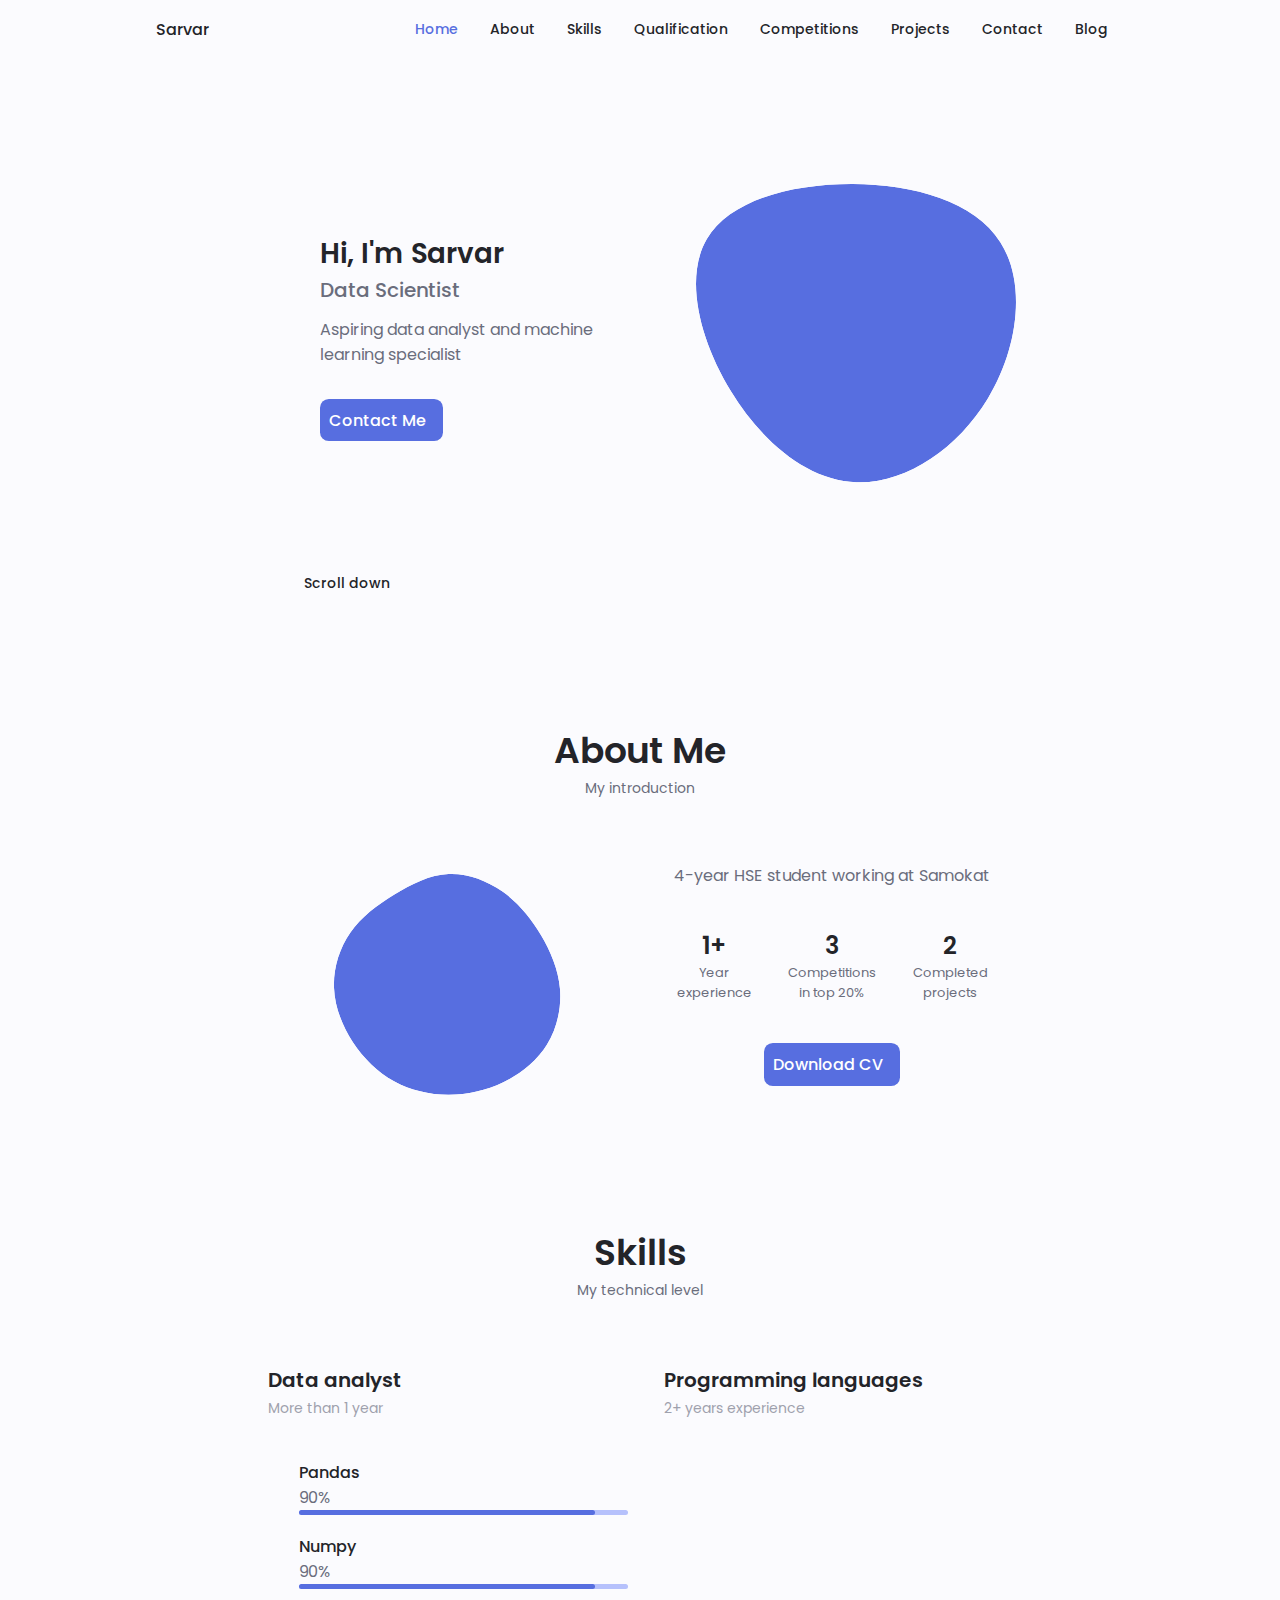
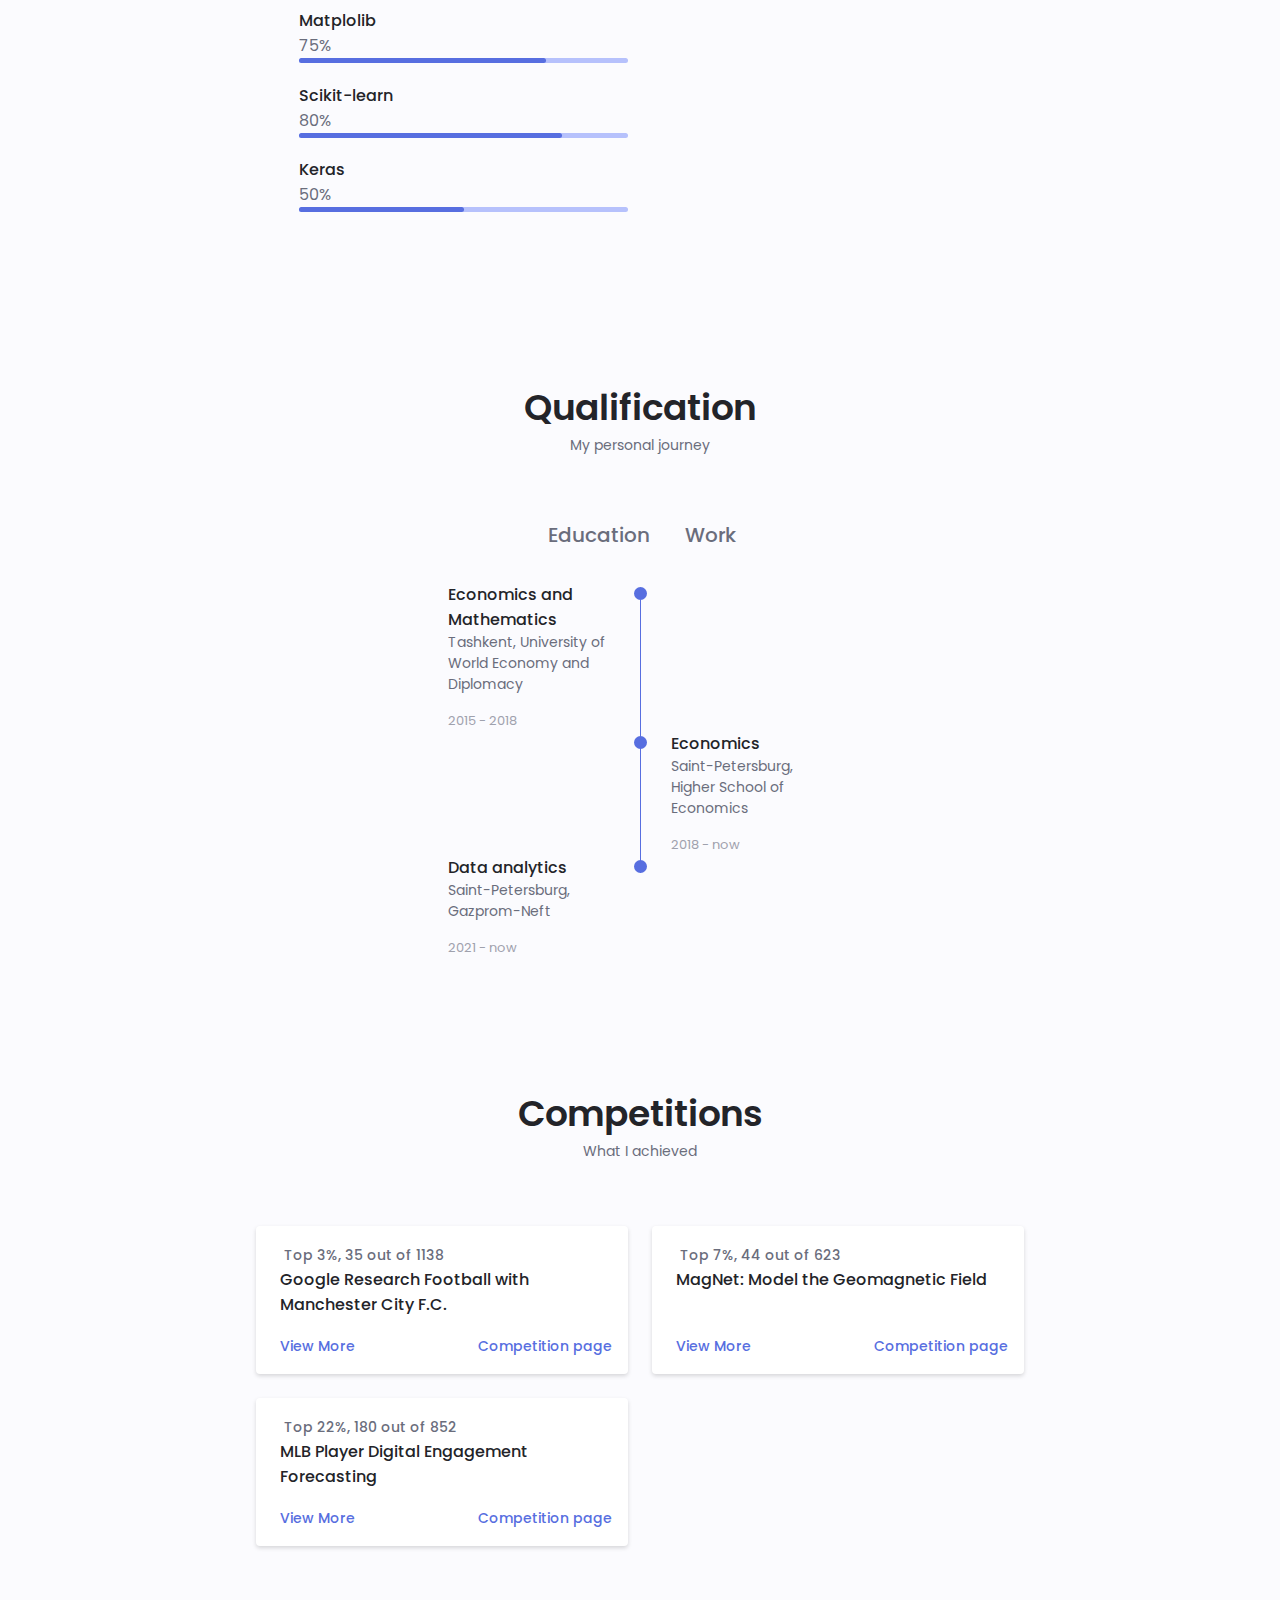
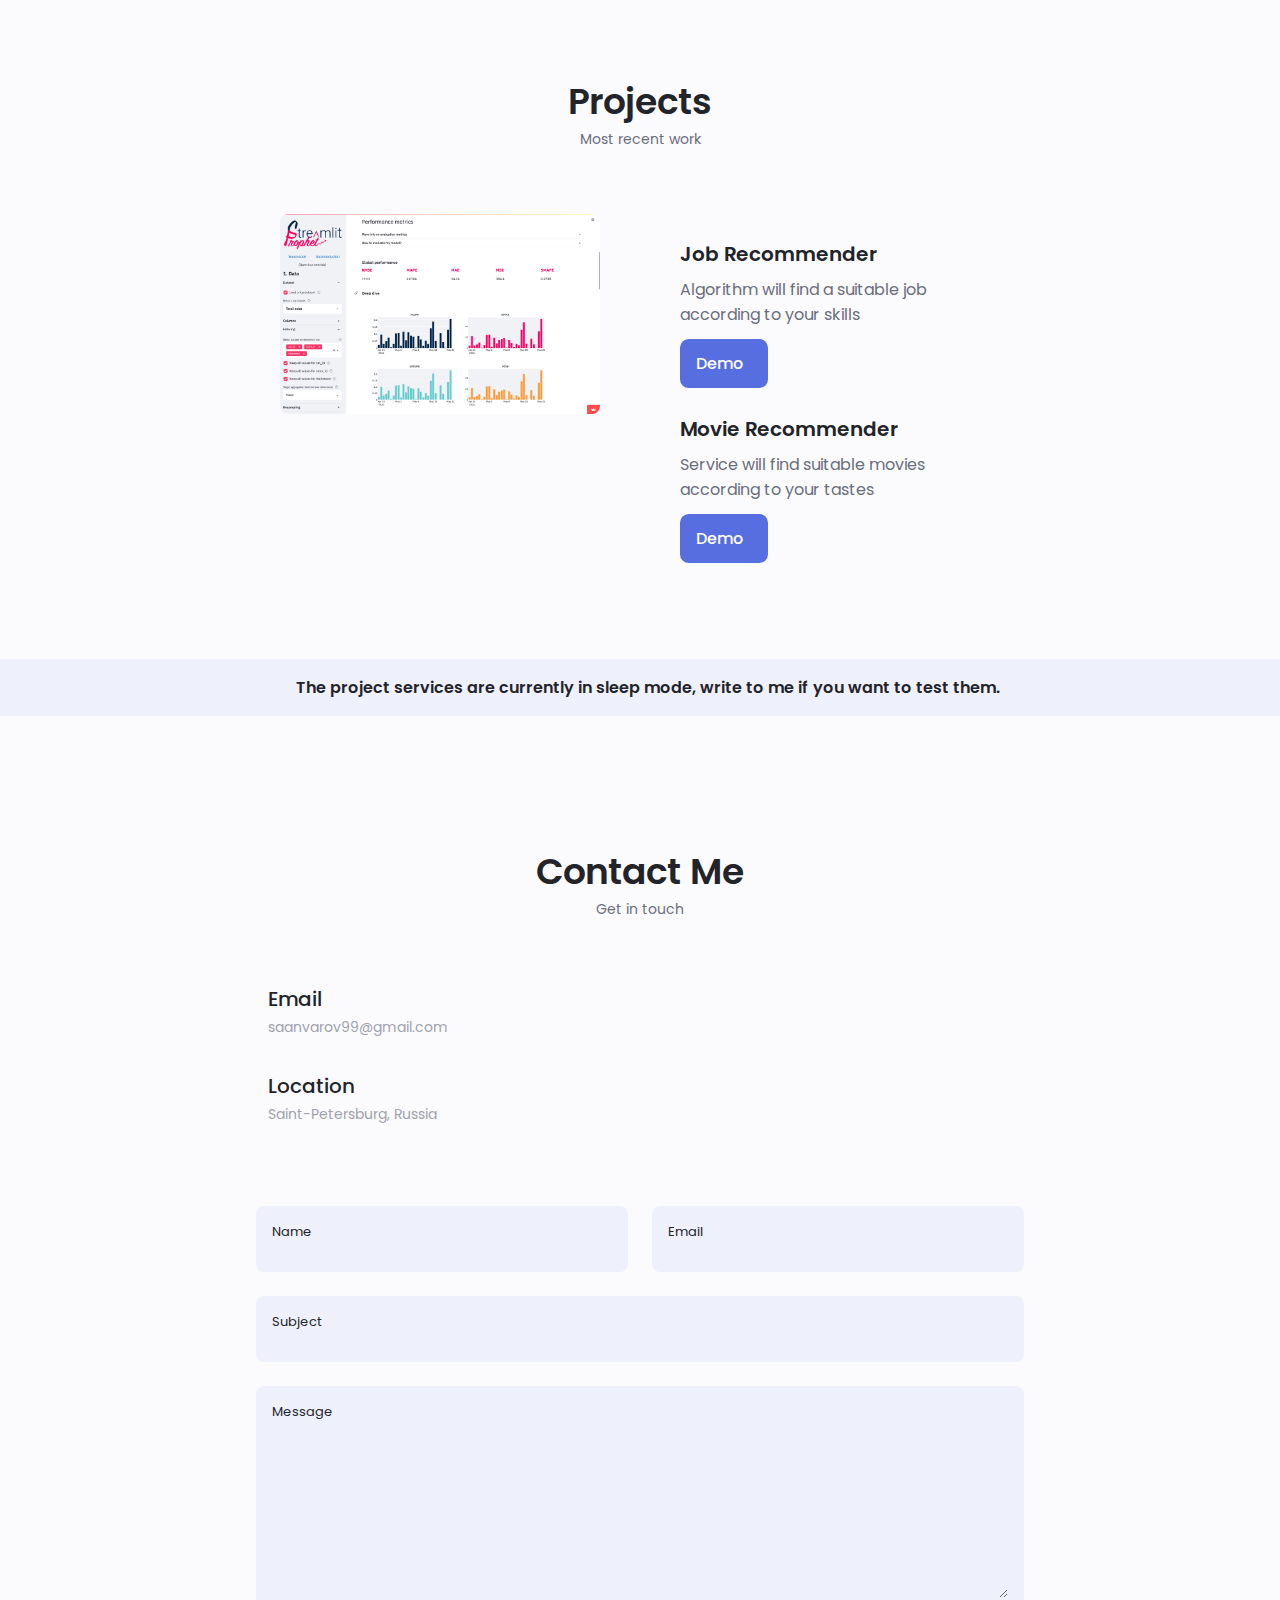
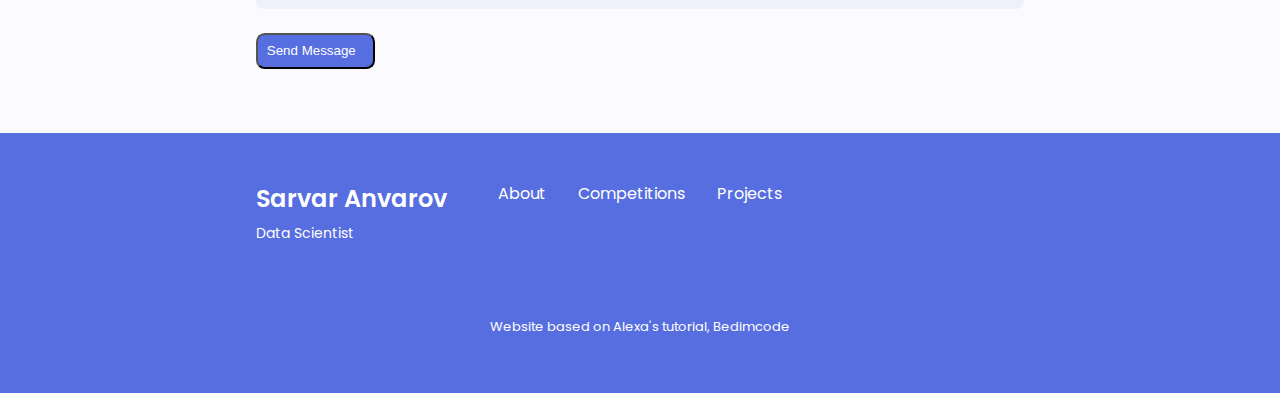
==== commit bc08e081: "blog page added" ====
--- a/index.html
+++ b/index.html
@@ -1,19 +1,16 @@
 <!DOCTYPE html>
     <html lang="en">
-    
-    <!-- Google Analytics -->
-    <script>
-        (function(i,s,o,g,r,a,m){i['GoogleAnalyticsObject']=r;i[r]=i[r]||function(){
-        (i[r].q=i[r].q||[]).push(arguments)},i[r].l=1*new Date();a=s.createElement(o),
-        m=s.getElementsByTagName(o)[0];a.async=1;a.src=g;m.parentNode.insertBefore(a,m)
-        })(window,document,'script','https://www.google-analytics.com/analytics.js','ga');
+    <head>
+        <!-- Global site tag (gtag.js) - Google Analytics -->
+        <script async src="https://www.googletagmanager.com/gtag/js?id=G-RKPVS260S9"></script>
+        <script>
+            window.dataLayer = window.dataLayer || [];
+            function gtag(){dataLayer.push(arguments);}
+            gtag('js', new Date());
+
+            gtag('config', 'G-RKPVS260S9');
+        </script>
         
-        ga('create', 'G-5ZXMKY5PWY', 'auto');
-        ga('send', 'pageview');
-    </script>
-    <!-- End Google Analytics -->
-    
-    <head>
         <meta charset="UTF-8">
         <meta name="viewport" content="width=device-width, initial-scale=1.0">
 
@@ -53,6 +50,12 @@
                                 <i class="uil uil-file-alt nav__icon"></i> Skills 
                             </a>
                         </li>
+
+                        <li class="nav__item">
+                            <a href="#qualification" class="nav__link">
+                                <i class="uil uil-suitcase-alt nav__icon"></i> Qualification 
+                            </a>
+                        </li>
                         
                         <li class="nav__item">
                             <a href="#competitions" class="nav__link">
@@ -62,13 +65,19 @@
                         
                         <li class="nav__item">
                             <a href="#projects" class="nav__link">
-                                <i class="uil uil-suitcase-alt nav__icon"></i> Projects
+                                <i class="uil uil-lightbulb nav__icon"></i> Projects
                             </a>
                         </li>
 
                         <li class="nav__item">
                             <a href="#contact" class="nav__link">
                                 <i class="uil uil-message nav__icon"></i> Contact
+                            </a>
+                        </li>
+
+                        <li class="nav__item">
+                            <a href="blog.html" class="nav__link">
+                                <i class="uil uil-newspaper nav__icon"></i> Blog
                             </a>
                         </li>
                     </ul>
@@ -321,7 +330,7 @@
             </section>
 
             <!--==================== QUALIFICATION ====================-->
-            <section class="qualification section">
+            <section class="qualification section" id="qualification">
                 <h2 class="section__title">Qualification</h2>
                 <span class="section__subtitle">My personal journey</span>
 
--- a/assets/css/styles.css
+++ b/assets/css/styles.css
@@ -1187,4 +1187,24 @@
     .contact__inputs{
         grid-template-columns: repeat(2, 1fr);
     }
+
+    /* .home{
+        min-height: 100vh;
+        background-image: url("https://media.istockphoto.com/photos/clear-blue-sky-background-picture-id508544168?b=1&k=20&m=508544168&s=170667a&w=0&h=WOYrVNi63gep7VdTc3mc9mbYCWoJ9_hraSqnAf5-9TU=");
+        height: 100%;
+
+        background-position: center;
+        background-repeat: no-repeat;
+        background-size: cover;
+    }
+
+    .home.dark-theme{
+        min-height: 100vh;
+        background-image: url("https://ak.picdn.net/shutterstock/videos/33651028/thumb/1.jpg");
+        height: 100%;
+
+        background-position: center;
+        background-repeat: no-repeat;
+        background-size: cover;
+    } */
 }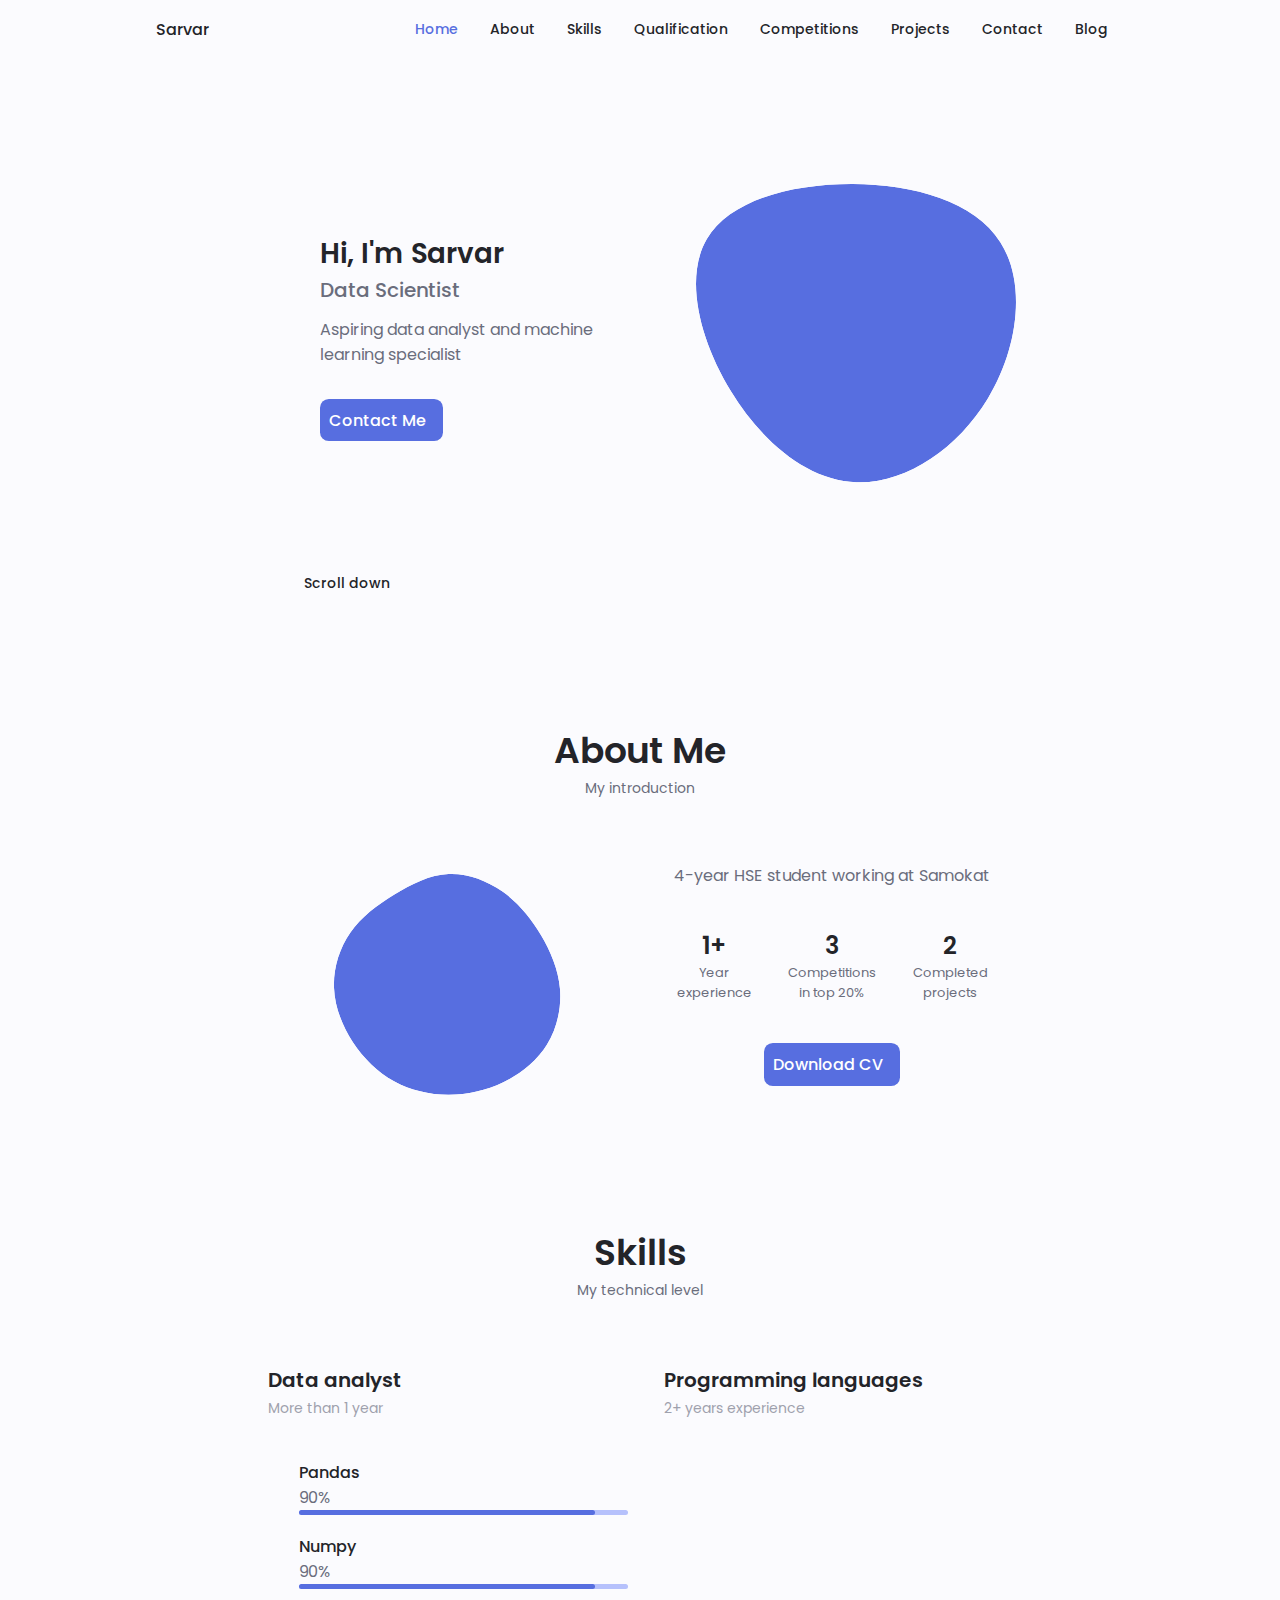
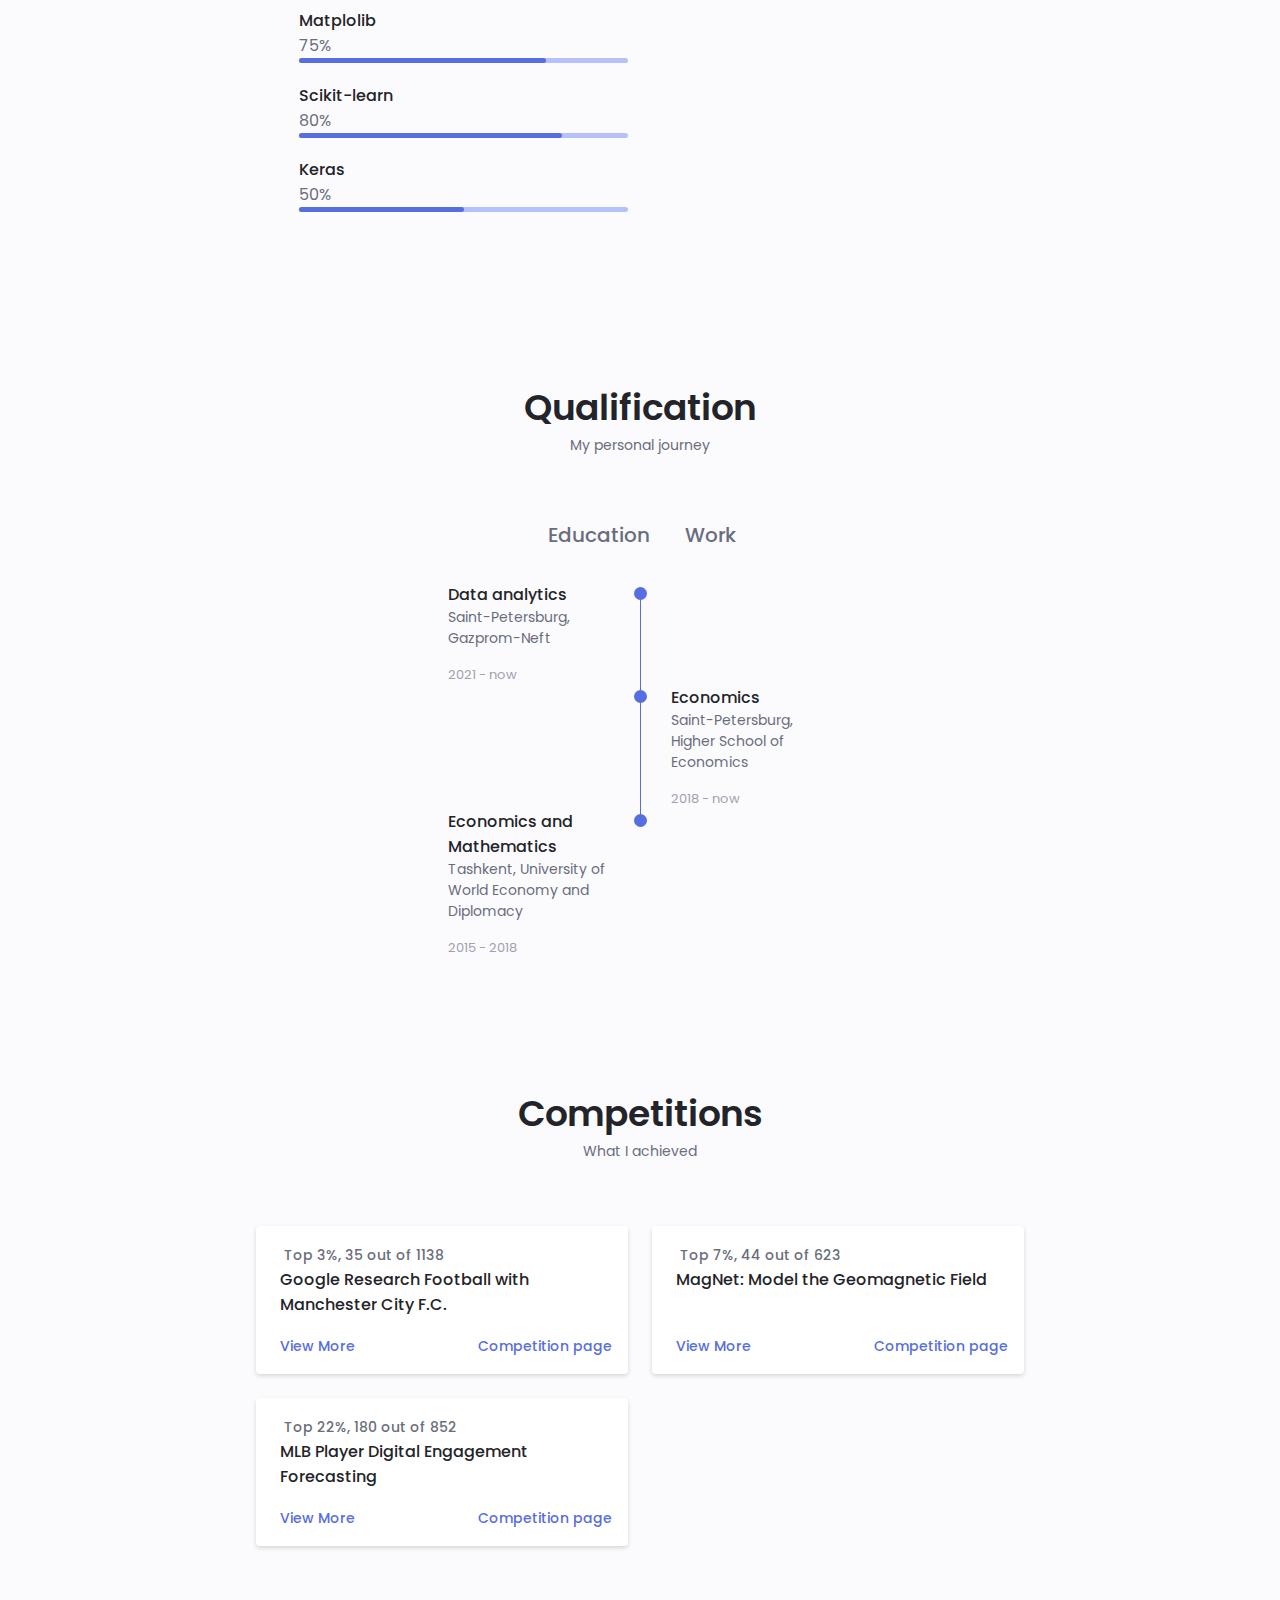
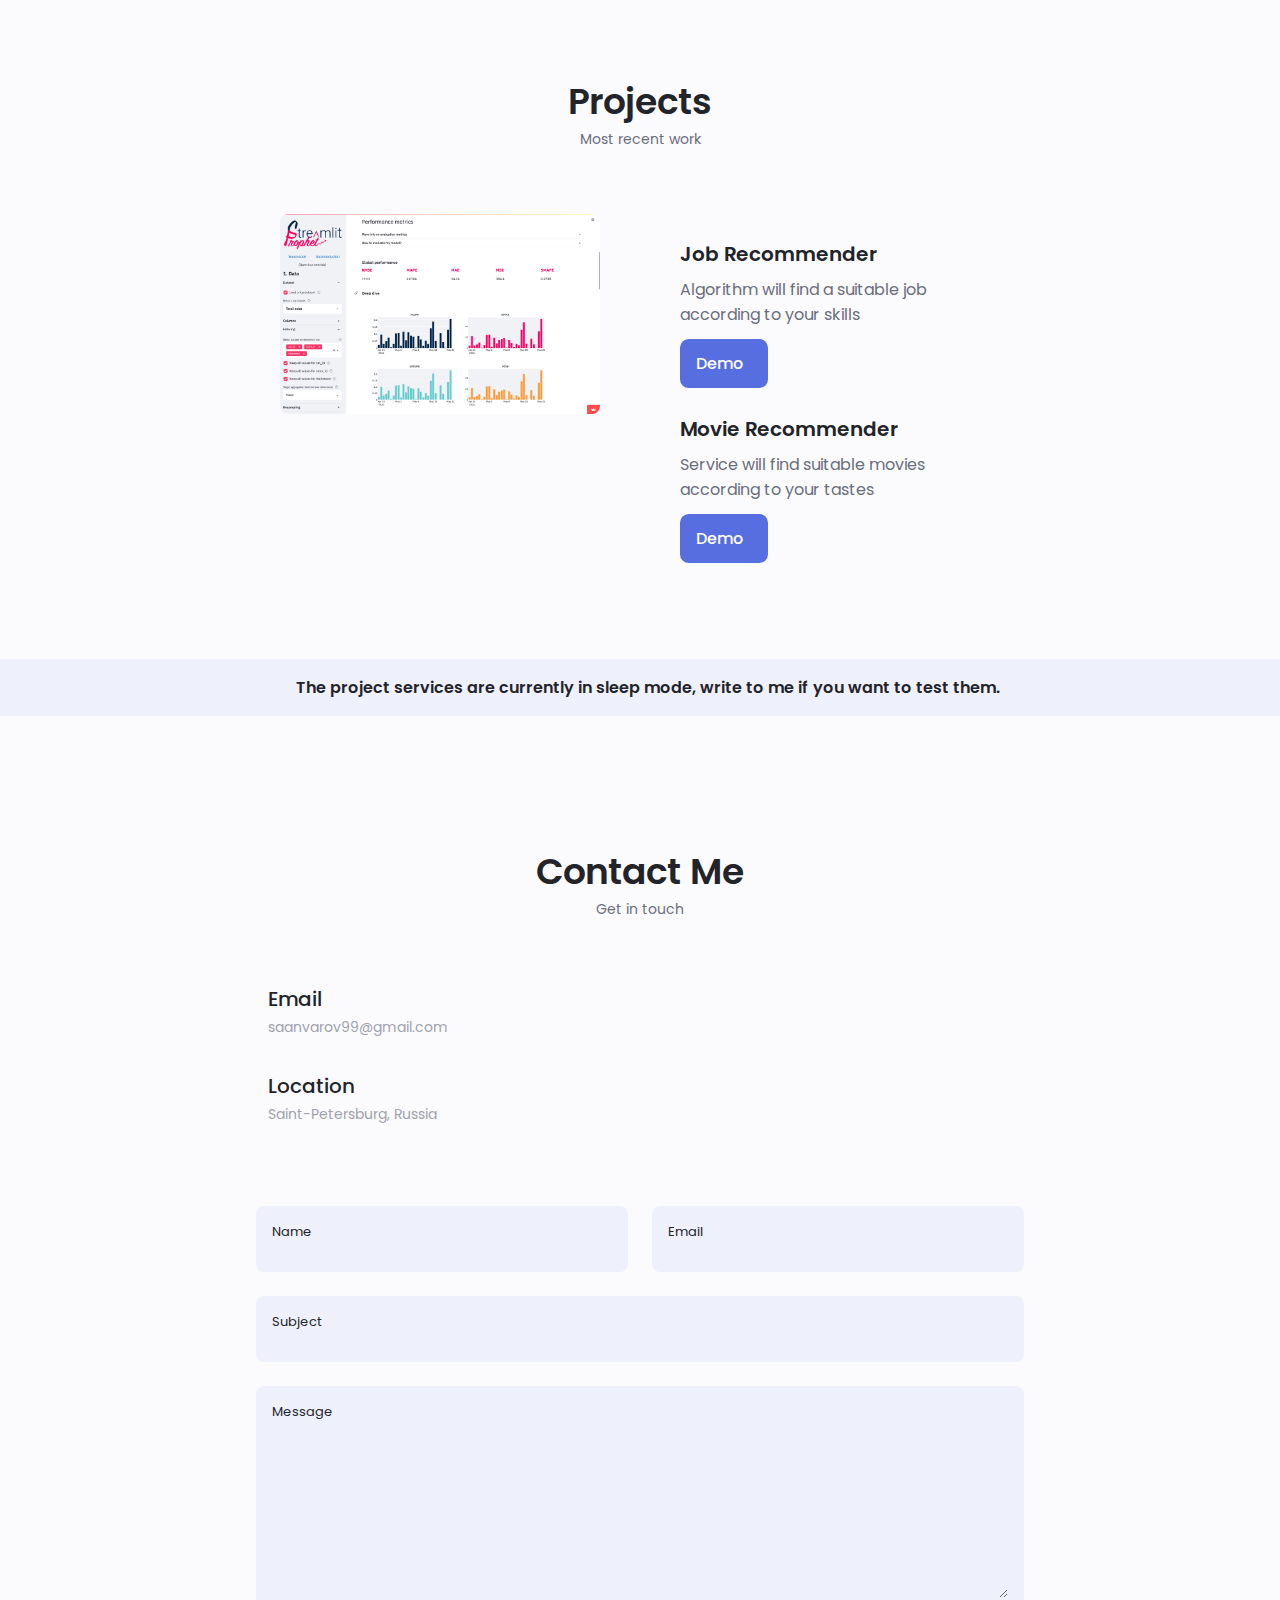
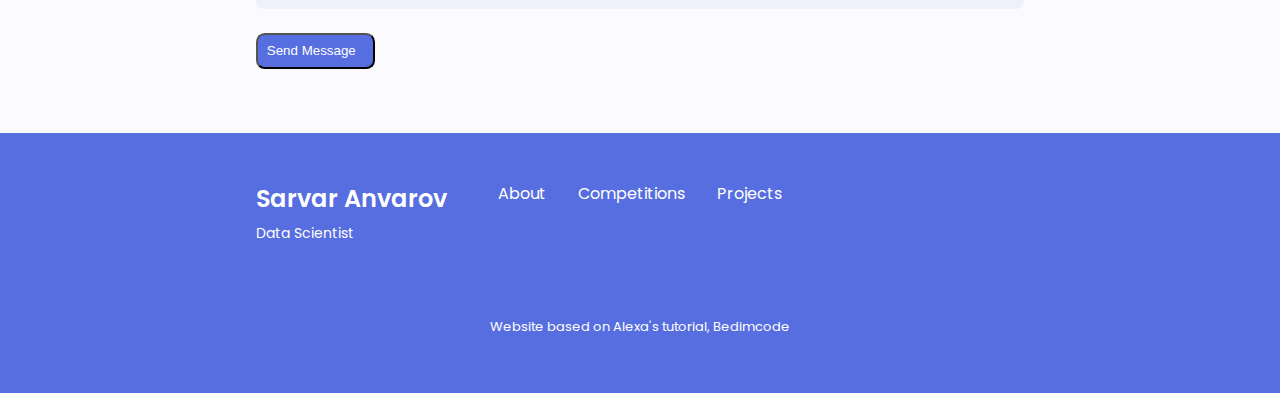
==== commit 6b00e51a: "Update index.html" ====
--- a/index.html
+++ b/index.html
@@ -353,6 +353,42 @@
                             <!--==================== QUALIFICATION 1 ====================-->
                             <div class="qualification__data">
                                 <div>
+                                    <h3 class="qualification__title">Data analytics</h3>
+                                    <span class="qualification__subtitle">Saint-Petersburg, Gazprom-Neft</span>
+                                    <div class="qualification__calendar">
+                                        <i class="uil uil-schedule"></i>
+                                        2021 - now
+                                    </div>
+                                </div>
+
+                                <div>
+                                    <span class="qualification__rounder"></span>
+                                    <span class="qualification__line"></span>
+                                </div>
+                            </div>
+
+                            <!--==================== QUALIFICATION 2 ====================-->
+                            <div class="qualification__data">
+                                <div></div>
+
+                                <div>
+                                    <span class="qualification__rounder"></span>
+                                    <span class="qualification__line"></span>
+                                </div>
+
+                                <div>
+                                    <h3 class="qualification__title">Economics</h3>
+                                    <span class="qualification__subtitle">Saint-Petersburg, Higher School of Economics</span>
+                                    <div class="qualification__calendar">
+                                        <i class="uil uil-schedule"></i>
+                                        2018 - now
+                                    </div>
+                                </div>
+                            </div>
+
+                            <!--==================== QUALIFICATION 3 ====================-->
+                            <div class="qualification__data">
+                                <div>
                                     <h3 class="qualification__title">Economics and Mathematics</h3>
                                     <span class="qualification__subtitle">Tashkent, University of World Economy and Diplomacy</span>
                                     <div class="qualification__calendar">
@@ -363,42 +399,6 @@
 
                                 <div>
                                     <span class="qualification__rounder"></span>
-                                    <span class="qualification__line"></span>
-                                </div>
-                            </div>
-
-                            <!--==================== QUALIFICATION 2 ====================-->
-                            <div class="qualification__data">
-                                <div></div>
-
-                                <div>
-                                    <span class="qualification__rounder"></span>
-                                    <span class="qualification__line"></span>
-                                </div>
-
-                                <div>
-                                    <h3 class="qualification__title">Economics</h3>
-                                    <span class="qualification__subtitle">Saint-Petersburg, Higher School of Economics</span>
-                                    <div class="qualification__calendar">
-                                        <i class="uil uil-schedule"></i>
-                                        2018 - now
-                                    </div>
-                                </div>
-                            </div>
-
-                            <!--==================== QUALIFICATION 3 ====================-->
-                            <div class="qualification__data">
-                                <div>
-                                    <h3 class="qualification__title">Data analytics</h3>
-                                    <span class="qualification__subtitle">Saint-Petersburg, Gazprom-Neft</span>
-                                    <div class="qualification__calendar">
-                                        <i class="uil uil-schedule"></i>
-                                        2021 - now
-                                    </div>
-                                </div>
-
-                                <div>
-                                    <span class="qualification__rounder"></span>
                                     <!-- <span class="qualification__line"></span> -->
                                 </div>
                             </div>
@@ -413,7 +413,7 @@
                                     <span class="qualification__subtitle">Samokat, Saint-Petersburg</span>
                                     <div class="qualification__calendar">
                                         <i class="uil uil-schedule"></i>
-                                        2021 - now
+                                        Nov, 2021 - now
                                     </div>
                                 </div>
 
@@ -433,7 +433,7 @@
                                 </div>
 
                                 <div>
-                                    <h3 class="qualification__title">Coming soon...</h3>
+                                    <h3 class="qualification__title">Soon</h3>
                                     <span class="qualification__subtitle"></span>
                                     <div class="qualification__calendar">
                                         <!-- <i class="uil uil-schedule"></i> -->
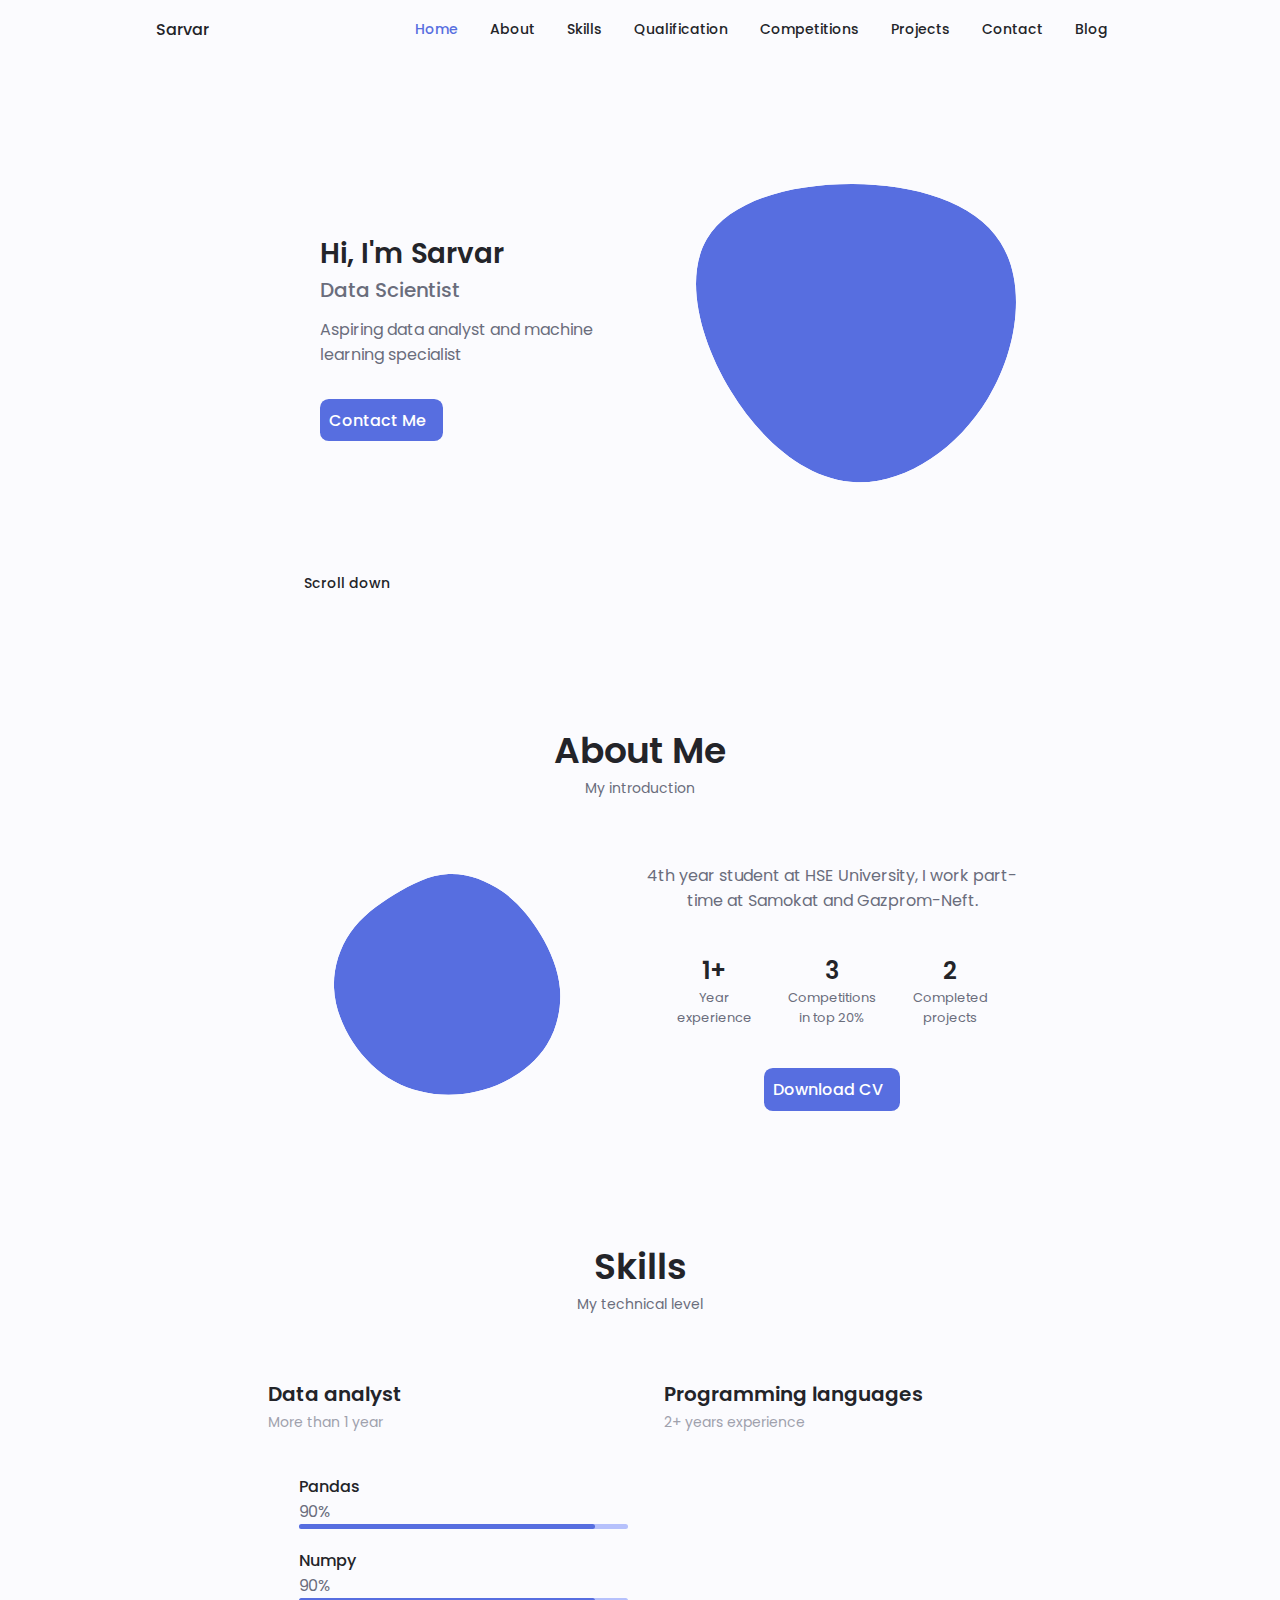
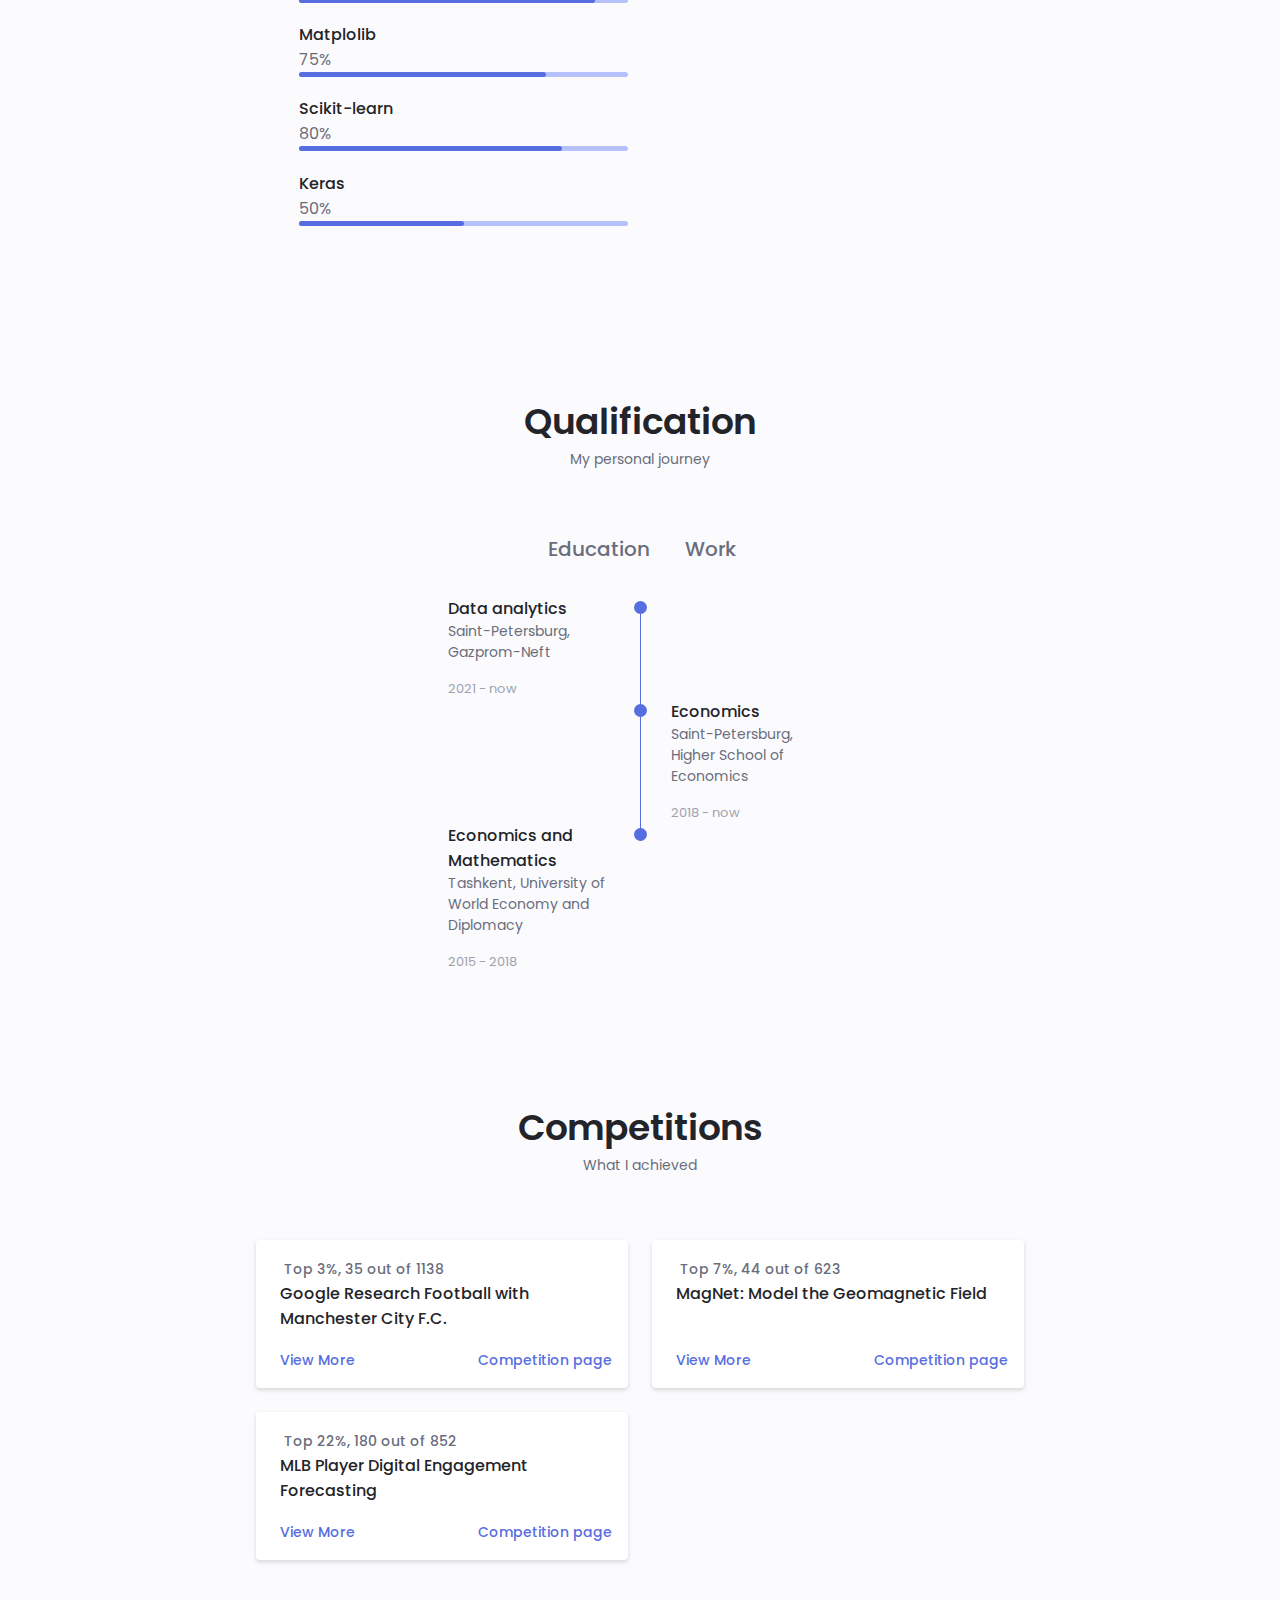
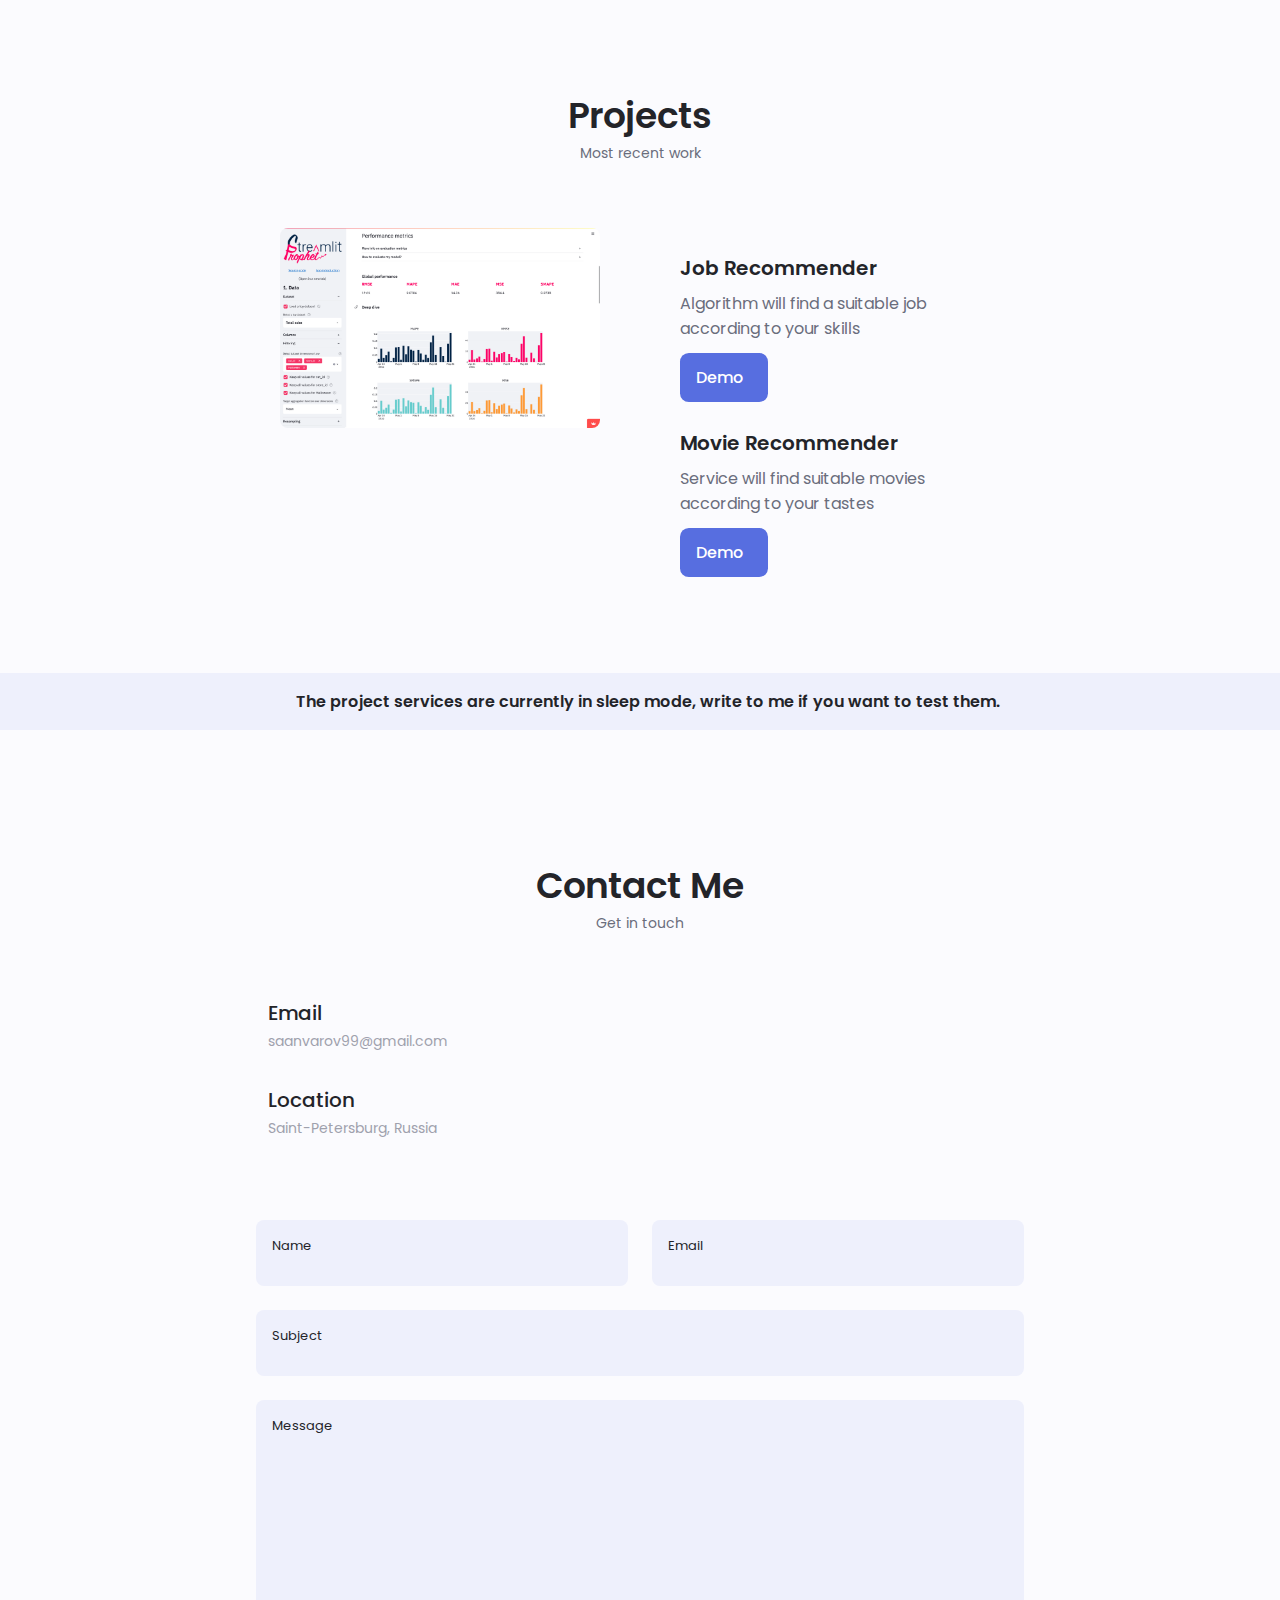
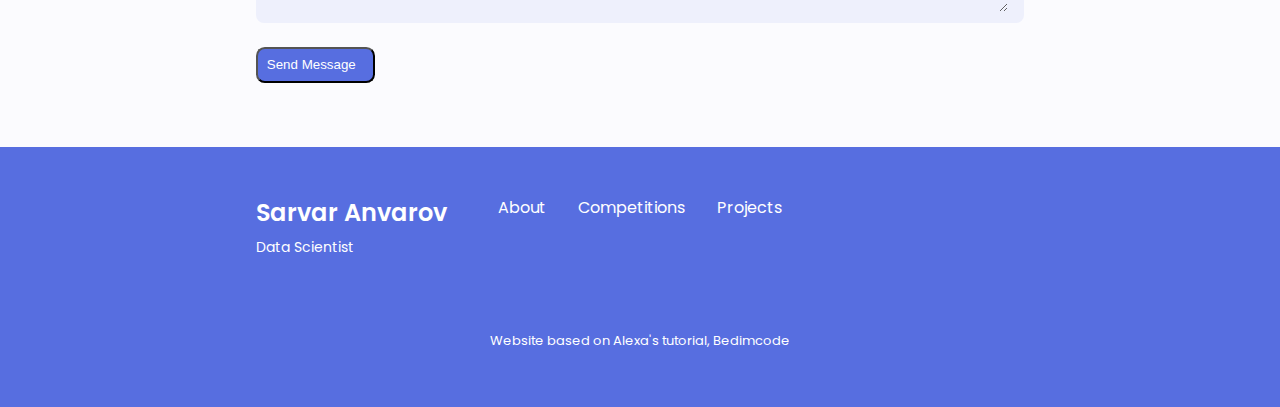
==== commit 63718d9d: "Update index.html" ====
--- a/index.html
+++ b/index.html
@@ -177,7 +177,10 @@
                     </svg> 
 
                     <div class="about__data">
-                        <p class="about__description">4-year HSE student working at Samokat
+                        <p class="about__description">4th year student at HSE University, 
+                            I work part-time at Samokat and Gazprom-Neft.
+                            <!-- <a href="https://samokat.ru/" target="_blank">Samokat</a> -->
+                             <!-- and <a href="https://www.gazprom-neft.ru/" target="_blank">Gazprom-Neft</a>. -->
                         </p>
 
                         <div class="about__info">
@@ -409,35 +412,35 @@
                             <!--==================== QUALIFICATION 1 ====================-->
                             <div class="qualification__data">
                                 <div>
-                                    <h3 class="qualification__title">Data Scientist</h3>
+                                    <h3 class="qualification__title">Data Scientist, Intern</h3>
+                                    <span class="qualification__subtitle">Gazprom-Neft, Saint-Petersburg</span>
+                                    <div class="qualification__calendar">
+                                        <i class="uil uil-schedule"></i>
+                                        Feb, 2022 - now
+                                    </div>
+                                </div>
+
+                                <div>
+                                    <span class="qualification__rounder"></span>
+                                    <span class="qualification__line"></span>
+                                </div>
+                            </div>
+                            
+                            <!--==================== QUALIFICATION 1 ====================-->
+                            <div class="qualification__data">
+                                <div></div>
+
+                                <div>
+                                    <span class="qualification__rounder"></span>
+                                    <!-- <span class="qualification__line"></span> -->
+                                </div>
+
+                                <div>
+                                    <h3 class="qualification__title">Data Scientist, Intern</h3>
                                     <span class="qualification__subtitle">Samokat, Saint-Petersburg</span>
                                     <div class="qualification__calendar">
                                         <i class="uil uil-schedule"></i>
                                         Nov, 2021 - now
-                                    </div>
-                                </div>
-
-                                <div>
-                                    <span class="qualification__rounder"></span>
-                                    <span class="qualification__line"></span>
-                                </div>
-                            </div>
-                            
-                            <!--==================== QUALIFICATION 1 ====================-->
-                            <div class="qualification__data">
-                                <div></div>
-
-                                <div>
-                                    <span class="qualification__rounder"></span>
-                                    <!-- <span class="qualification__line"></span> -->
-                                </div>
-
-                                <div>
-                                    <h3 class="qualification__title">Soon</h3>
-                                    <span class="qualification__subtitle"></span>
-                                    <div class="qualification__calendar">
-                                        <!-- <i class="uil uil-schedule"></i> -->
-                                        <!-- 2022 - now -->
                                     </div>
                                 </div>                                
                             </div>     
